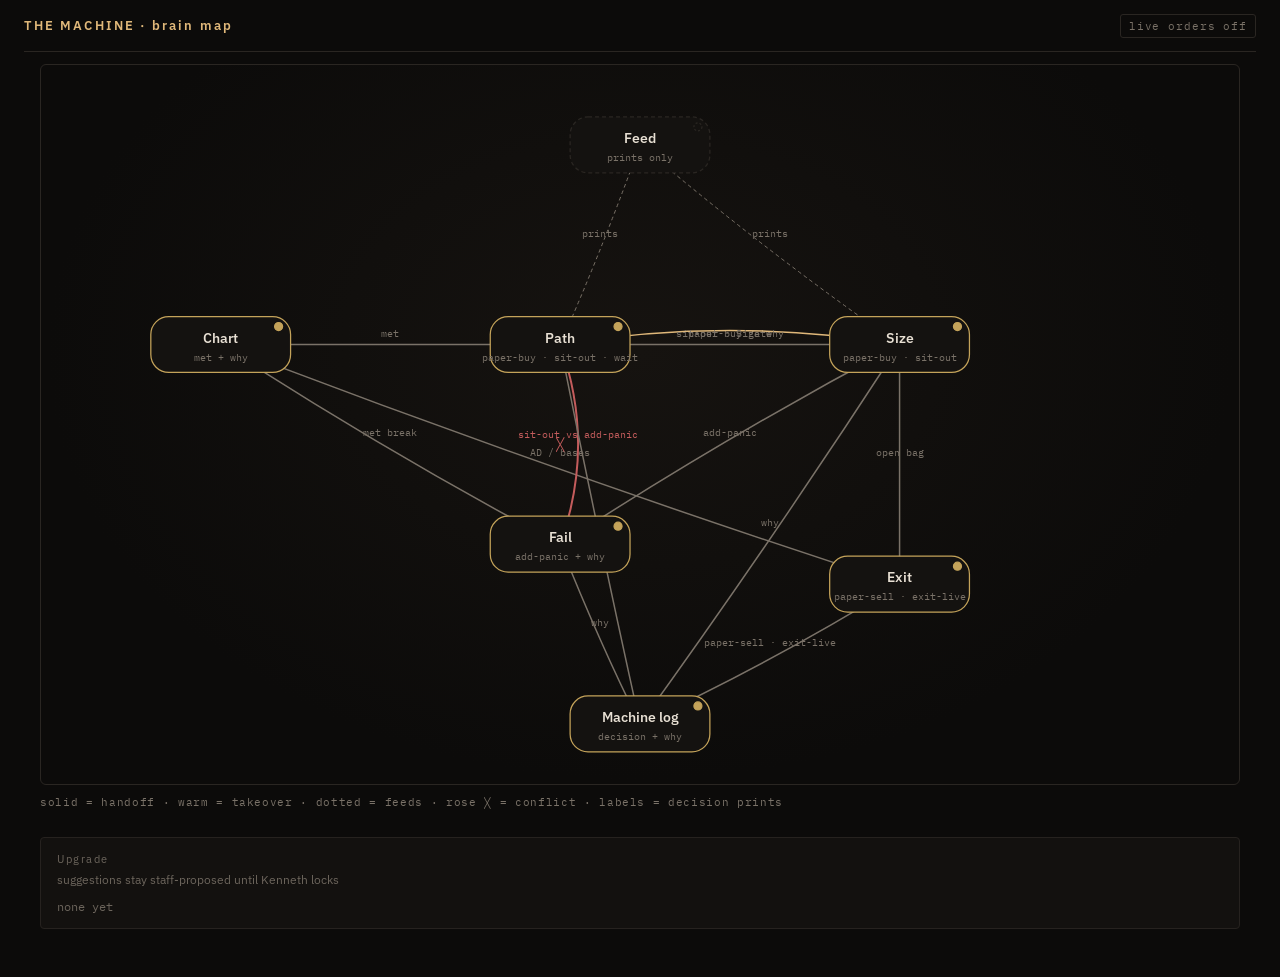
==== ad-desk-machine/static/brain-map/index.html @ 6ed94854 "Ship The Machine brain map + decision-print engine shapes. Lock print shapes on tape (met/paper-buy/" ====
<!DOCTYPE html>
<html lang="en">
<head>
  <meta charset="utf-8" />
  <meta name="viewport" content="width=device-width, initial-scale=1" />
  <title>THE MACHINE · brain map</title>
  <link rel="preconnect" href="https://fonts.googleapis.com" />
  <link rel="preconnect" href="https://fonts.gstatic.com" crossorigin />
  <link href="https://fonts.googleapis.com/css2?family=IBM+Plex+Mono:wght@400;500&family=IBM+Plex+Sans:wght@400;500;600&display=swap" rel="stylesheet" />
  <link rel="stylesheet" href="style.css" />
</head>
<body class="brain-map">
  <header id="head">
    <span>THE MACHINE · brain map</span>
    <span class="live-off">live orders off</span>
  </header>
  <main id="stage">
    <svg id="brain" viewBox="0 0 1200 720" role="img" aria-label="The Machine decision brain graph"></svg>
    <div id="tip" class="hidden"></div>
    <p id="legend"></p>
  </main>
  <aside id="sheet" class="hidden">
    <button type="button" id="sheet-close" aria-label="Close">×</button>
    <div id="sheet-body"></div>
  </aside>
  <section id="upgrade"></section>
  <script>window.BRAIN_MAP = {"name": "The Machine", "title": "brain map", "live_orders_allowed": false, "head": "THE MACHINE · brain map", "layers": [{"id": "chart", "name": "Chart", "x": 180, "y": 280, "when": "met + why", "prints": [{"verb": "met", "when": "First met-band entry", "shape": "met + why (low entered band). No buy / sit / size / exit.", "tape": true, "row": true}], "owns": "AD T/B/L, met band, met stays met, base_land_warn", "does_not_own": "Buy / sit / size / exit prices", "tag": "kenneth_locked", "rules": [{"text": "The AD is the high-to-low this chart keeps recreating, then bouncing enough to sell. One length, this TF, this price range. Kenneth 2026-09-01 locked this.", "tag": "kenneth_locked", "kenneth_date": "2026-09-01", "source": "ad-desk-rules process book"}, {"text": "Kenneth 2026-09-07 full-history-first (locked): Every Chart walk starts from listing (or the earliest official bars on this venue for that name), then walks forward. Do not open on the current swing area or a mid-range start date. Measure bigger dumps across the whole available history first. Then filter to the length that still meets and bounces in the price area price is swinging in. Current range is the filter …", "tag": "kenneth_locked", "kenneth_date": "2026-09-07", "source": "ad-desk-rules process book"}, {"text": "Kenneth 2026-09-07 Chart base-land warning (locked): Every Chart walk names major bases/supports in the window as zones. Omit = FAIL the walk (missing facts), not FAIL the AD. An AD lands on a base when projected B sits in or against that named base zone — general area with wiggle, not a precise tick (same estimate standard as the AD). When that happens, mark base_land_warn on the play. It is a warning weigh, not …", "tag": "kenneth_locked", "kenneth_date": "2026-09-07", "source": "ad-desk-rules process book"}, {"text": "Owns: AD T/B/L, met band, met stays met, base_land_warn", "tag": "staff_proposed", "kenneth_date": null, "source": "MACHINE_SCENARIO_PASS_PLAN.md decision owners", "context_only": true}, {"text": "Does not own: Buy / sit / size / exit prices", "tag": "staff_proposed", "kenneth_date": null, "source": "MACHINE_SCENARIO_PASS_PLAN.md decision owners", "context_only": true}], "modules": [{"path": "machine/chart.py", "symbols": "is_in_met_band, update_met, at_ad"}], "scenarios": ["C1", "C2", "C3"]}, {"id": "path", "name": "Path", "x": 520, "y": 280, "when": "paper-buy · sit-out · wait", "prints": [{"verb": "paper-buy", "when": "After Size fills (why = Path tag/panic)", "shape": "Tape: paper-buy only after Size fills.", "tape": true, "row": false}, {"verb": "sit-out", "when": "At AD with Path why", "shape": "sit-out + Path why at AD.", "tape": true, "row": true}, {"verb": "wait", "when": "Not tagged", "shape": "wait + why not tagged (row only; no tape line).", "tape": false, "row": true}], "owns": "buy when print tags hung AD buy layer, or board panic; wait otherwise", "does_not_own": "Volume / grind wait (Size); met band (Chart); habit_ready / red habit match", "tag": "kenneth_locked", "rules": [{"text": "Path buys when print tags a hung AD buy layer (print ≤ empty/next AD-role layer) or board-wide panic. Size owns live volume and grind wait.", "tag": "kenneth_locked", "kenneth_date": "2026-09-07", "source": "MACHINE_SCENARIO_PASS_PLAN.md Path RECUT"}, {"text": "Kenneth 2026-09-07 Path RECUT (locked). Delete: habit_ready and red-count / faster-TF habit match as buy gates. Delete: habit_ready false sit that blocks buys at the AD.", "tag": "kenneth_locked", "kenneth_date": "2026-09-07", "source": "ad-desk-rules process book"}, {"text": "Owns: buy when print tags hung AD buy layer, or board panic; wait otherwise", "tag": "staff_proposed", "kenneth_date": null, "source": "MACHINE_SCENARIO_PASS_PLAN.md decision owners", "context_only": true}, {"text": "Does not own: Volume / grind wait (Size); met band (Chart); habit_ready / red habit match", "tag": "staff_proposed", "kenneth_date": null, "source": "MACHINE_SCENARIO_PASS_PLAN.md decision owners", "context_only": true}], "modules": [{"path": "machine/path.py", "symbols": "evaluate_path"}], "scenarios": ["C3", "P1", "P2", "P3", "P4", "P5", "P6", "P7", "P8", "P9", "P10"]}, {"id": "size", "name": "Size", "x": 860, "y": 280, "when": "paper-buy · sit-out", "prints": [{"verb": "paper-buy", "when": "On fill", "shape": "Tape: paper-buy on fill.", "tape": true, "row": true}, {"verb": "sit-out", "when": "Path bought; Size waits at AD / board grind", "shape": "sit-out + Size why.", "tape": true, "row": true}], "owns": "Which buy layers fill, real-volume gate, grind wait, AD-side scale, panic shares; optional 5m vol weigh", "does_not_own": "Met-band definition; Path tag / panic buy gate", "tag": "kenneth_locked", "rules": [{"text": "Kenneth 2026-09-07 H1 hang gate (locked): If AD-side P1 sits above the met-band high (B + 0.05×L), Lock FAIL or warn before hang. Do not hang silent above-band buys. Machine react if hung anyway: sit/wait why naming P1 vs band (engine already PASS). No ticker.", "tag": "kenneth_locked", "kenneth_date": "2026-09-07", "source": "ad-desk-rules process book"}, {"text": "Kenneth 2026-09-07 base_land_warn Size pointer: when Chart marks base_land_warn, stay conservative (smaller size) until the warn lifts or another clean AD is preferred — detail in Chart; not a Fail rewrite.", "tag": "kenneth_locked", "kenneth_date": "2026-09-07", "source": "ad-desk-rules process book"}, {"text": "AD-side prices use dump depth D = L / T. The standing rule is (Kenneth 2026-09-01, across the board): start_pct = clip(70 + 30×D, 78, 95). end_pct = clip(98 + 5×D, 97.5, 100.8). If D ≥ 0.50, end_pct = max(end_pct, 100.3). If high_magnet (this same AD already has copy_count ≥ 2, or a prior volume tag of this same AD — never by ticker name), start_pct = max(start_pct, 93) and end_pct = max(end_pct, 99.6). Default hi…", "tag": "kenneth_locked", "kenneth_date": "2026-09-01", "source": "ad-desk-rules process book"}, {"text": "Board-wide grind extra sentences (Kenneth 2026-09-03): these run only when most watched coins (stocks out) are slow and board-wide panic is not on. How the list is counted lives in the Board-wide grind file, not here. Mixed tape, a sideways board, or too few names: these sentences stay off. One name grinding its last red into its own AD is this chart, not the list. When they are on: react to the live dump plus vol…", "tag": "kenneth_locked", "kenneth_date": "2026-09-03", "source": "ad-desk-rules process book"}, {"text": "Panic prices: Q_i = B − B × (0.10 + 0.18 × (i−1)/2) for i = 1, 2, 3 (10 / 19 / 28% of B under B). Kenneth 2026-09-04 recut. Do not use L in panic depth. Old Q_i = B − L × (0.10 + 0.18 × (i−1)/2) is deleted. Do not put Q1 slightly under B. Q1 must sit clearly below P5. Breaking the AD is usually add, not flatten. That half is where this process earns.", "tag": "kenneth_locked", "kenneth_date": "2026-09-04", "source": "ad-desk-rules process book"}, {"text": "Owns: Which buy layers fill, real-volume gate, grind wait, AD-side scale, panic shares; optional 5m vol weigh", "tag": "staff_proposed", "kenneth_date": null, "source": "MACHINE_SCENARIO_PASS_PLAN.md decision owners", "context_only": true}, {"text": "Does not own: Met-band definition; Path tag / panic buy gate", "tag": "staff_proposed", "kenneth_date": null, "source": "MACHINE_SCENARIO_PASS_PLAN.md decision owners", "context_only": true}], "modules": [{"path": "machine/size.py", "symbols": "build_buy_layers, gate_buy_layers, is_real_volume"}], "scenarios": ["P8", "P9", "S1", "S2", "S3", "S4", "S5"]}, {"id": "fail", "name": "Fail", "x": 520, "y": 480, "when": "add-panic + why", "prints": [{"verb": "add-panic", "when": "Met already; price under B", "shape": "add-panic + why Fail — current price broke AD; add panic half. Path sit must not block.", "tape": true, "row": true}], "owns": "Break of AD → add panic half (not flatten); grind fail / short-copy fail", "does_not_own": "Path tag buy; Size volume", "tag": "kenneth_locked", "rules": [{"text": "Owns: Break of AD → add panic half (not flatten); grind fail / short-copy fail", "tag": "staff_proposed", "kenneth_date": null, "source": "MACHINE_SCENARIO_PASS_PLAN.md decision owners", "context_only": true}, {"text": "Does not own: Path tag buy; Size volume", "tag": "staff_proposed", "kenneth_date": null, "source": "MACHINE_SCENARIO_PASS_PLAN.md decision owners", "context_only": true}], "modules": [{"path": "machine/engine.py", "symbols": "fail_add_panic"}], "scenarios": ["F1", "F2"]}, {"id": "exit", "name": "Exit", "x": 860, "y": 520, "when": "paper-sell · exit-live", "prints": [{"verb": "paper-sell", "when": "Sell / into named base", "shape": "paper-sell + layer why or into named base.", "tape": true, "row": true}, {"verb": "exit-live", "when": "Adapt", "shape": "exit-live + adapt reasons. Named unmet base clips bounce map high.", "tape": true, "row": true}], "owns": "Sell layers adapt, into-base, leftover, sideways-too-long when Reed number exists", "does_not_own": "Entry buy gates", "tag": "kenneth_locked", "rules": [{"text": "Exits are TF dependent. Exit layers sit toward the typical bounce on the chosen TF: how far a finished AD bounce on that TF usually runs, from official bars. If this TF has no repeating bounce, do not invent one. The Machine does not guess a target. Kenneth 2026-09-04 exit hang correction: Master does not wait for Kenneth to name that chart’s sell prices first. Reed writes bounce, base, and candles-to-bounce from …", "tag": "kenneth_locked", "kenneth_date": "2026-09-04", "source": "ad-desk-rules process book"}, {"text": "Kenneth 2026-09-07 Exit gate workflow (locked): Reed exit facts not ready without bounce + unmet bases above B (zones + role) + candles-to-bounce; Gauge clips map high to nearest unmet big base above B inside/below the bounce map before placing layers; Lock FAILs any sell pack that misses bases, puts map high through a named base without a sell into it, wrong TF layer count, or parks at bottom — bounce-legal alone…", "tag": "kenneth_locked", "kenneth_date": "2026-09-07", "source": "ad-desk-rules process book"}, {"text": "Sideways too long is not a clock. Reed writes this TF’s bounce habit: how many candles after an AD tag a real bounce usually starts. If current price is at the AD, those candles have passed, and there is no bounce like this chart usually prints, that is sideways too long. Then consider an exit. If this TF has no repeating start time, do not use this line. The Machine does not flatten on it until Kenneth recuts tha…", "tag": "kenneth_locked", "kenneth_date": null, "source": "ad-desk-rules process book"}, {"text": "Owns: Sell layers adapt, into-base, leftover, sideways-too-long when Reed number exists", "tag": "staff_proposed", "kenneth_date": null, "source": "MACHINE_SCENARIO_PASS_PLAN.md decision owners", "context_only": true}, {"text": "Does not own: Entry buy gates", "tag": "staff_proposed", "kenneth_date": null, "source": "MACHINE_SCENARIO_PASS_PLAN.md decision owners", "context_only": true}], "modules": [{"path": "machine/exit.py", "symbols": "live_read_exit, load_exit_facts"}], "scenarios": ["E1", "E2", "E3", "E4", "E5"]}, {"id": "feed", "name": "Feed", "x": 600, "y": 80, "when": "prints only", "prints": [{"verb": "prints", "when": "Always sensor", "shape": "prints only — no buy / sit / sell.", "tape": false, "row": false}], "owns": "Prints price/low/reds/volume/5m fields into Path and Size", "does_not_own": "Decisions", "tag": "staff_proposed", "rules": [{"text": "Owns: Prints price/low/reds/volume/5m fields into Path and Size", "tag": "staff_proposed", "kenneth_date": null, "source": "MACHINE_SCENARIO_PASS_PLAN.md decision owners", "context_only": true}, {"text": "Does not own: Decisions", "tag": "staff_proposed", "kenneth_date": null, "source": "MACHINE_SCENARIO_PASS_PLAN.md decision owners", "context_only": true}], "modules": [{"path": "machine/feeds.py", "symbols": "print_from_klines, fetch_mexc_klines"}, {"path": "machine/loop.py", "symbols": "DecisionLoop, build_default_loop"}], "scenarios": []}, {"id": "machine_log", "name": "Machine log", "x": 600, "y": 660, "when": "decision + why", "prints": [{"verb": "decision", "when": "Decision change", "shape": "one line per change: {action, name, price, size_pct?, why}; no wait spam.", "tape": true, "row": true}, {"verb": "kill", "when": "Intentional out", "shape": "kill + why intentional out.", "tape": true, "row": true}], "owns": "Print only on decision change with why", "does_not_own": "Spam wait", "tag": "kenneth_locked", "rules": [{"text": "Owns: Print only on decision change with why", "tag": "staff_proposed", "kenneth_date": null, "source": "MACHINE_SCENARIO_PASS_PLAN.md decision owners", "context_only": true}, {"text": "Does not own: Spam wait", "tag": "staff_proposed", "kenneth_date": null, "source": "MACHINE_SCENARIO_PASS_PLAN.md decision owners", "context_only": true}], "modules": [{"path": "machine/log.py", "symbols": "MachineLog"}, {"path": "machine/api.py", "symbols": "POST /api/machine/kill"}], "scenarios": []}], "edges": [{"from": "feed", "to": "path", "kind": "feeds", "label": "prints"}, {"from": "feed", "to": "size", "kind": "feeds", "label": "prints"}, {"from": "chart", "to": "path", "kind": "handoff", "label": "met"}, {"from": "chart", "to": "fail", "kind": "handoff", "label": "met break"}, {"from": "chart", "to": "exit", "kind": "handoff", "label": "AD / bases"}, {"from": "path", "to": "size", "kind": "handoff", "label": "paper-buy gate"}, {"from": "size", "to": "path", "kind": "takeover", "label": "sit-out · Size why"}, {"from": "fail", "to": "size", "kind": "handoff", "label": "add-panic"}, {"from": "path", "to": "fail", "kind": "conflict", "label": "sit-out vs add-panic"}, {"from": "size", "to": "exit", "kind": "handoff", "label": "open bag"}, {"from": "path", "to": "machine_log", "kind": "handoff", "label": "why"}, {"from": "size", "to": "machine_log", "kind": "handoff", "label": "why"}, {"from": "fail", "to": "machine_log", "kind": "handoff", "label": "why"}, {"from": "exit", "to": "machine_log", "kind": "handoff", "label": "paper-sell · exit-live"}], "regenerated_at": "2026-09-08 13:08 PHT", "overlaps": [], "upgrades": [], "upgrade_help": "suggestions stay staff-proposed until Kenneth locks", "legend": "solid = handoff · warm = takeover · dotted = feeds · rose ╳ = conflict · labels = decision prints"};</script>
  <script src="app.js"></script>
</body>
</html>
---- ad-desk-machine/static/brain-map/style.css ----
:root {
  --bg: #0c0b0a; --panel: #141210; --ink: #e8e0d4; --mute: #7a7268;
  --warm: #e0b87a; --brass: #c4a35a; --iron: #2a2622; --rose: #c45c5c; --amber: #d4a017;
  --mono: "IBM Plex Mono", ui-monospace, monospace;
  --sans: "IBM Plex Sans", system-ui, sans-serif;
}
* { box-sizing: border-box; }
html, body { margin: 0; padding: 0; background: var(--bg); color: var(--ink);
  font-family: var(--sans); font-size: 13px; min-height: 100vh; }
body.brain-map { padding: 0 24px 48px 24px; }
#head { height: 52px; display: flex; align-items: center; gap: 14px;
  border-bottom: 1px solid var(--iron); margin-bottom: 12px;
  letter-spacing: 0.16em; font-size: 13px; color: var(--warm); font-weight: 600; }
#head .live-off { margin-left: auto; letter-spacing: 0.08em; font-size: 11px; font-weight: 400;
  color: var(--mute); border: 1px solid var(--iron); padding: 4px 8px; border-radius: 3px;
  font-family: var(--mono); }
#stage { position: relative; max-width: 1200px; margin: 0 auto; }
#brain { width: 100%; height: auto; display: block; background: radial-gradient(ellipse at 50% 40%, #161310 0%, var(--bg) 70%);
  border: 1px solid var(--iron); border-radius: 6px; }
#legend { color: var(--mute); font-size: 11px; letter-spacing: 0.06em; margin: 10px 0 0; font-family: var(--mono); }
#tip { position: absolute; z-index: 8; max-width: 280px; background: var(--panel); border: 1px solid var(--amber);
  border-radius: 4px; padding: 10px 12px; font-size: 12px; color: var(--ink); pointer-events: none;
  box-shadow: 0 8px 24px rgba(0,0,0,.45); }
#tip.hidden { display: none; }
#tip .t-name { color: var(--warm); font-weight: 560; margin-bottom: 4px; }
#tip .t-owns { color: var(--mute); font-family: var(--mono); font-size: 11px; line-height: 1.4; }

.node-hit { cursor: pointer; }
.node-body { fill: var(--panel); stroke: var(--iron); stroke-width: 1.25; }
.node-body.locked { stroke: var(--brass); }
.node-body.proposed { stroke: var(--iron); stroke-dasharray: 4 3; }
.node-body.hot { stroke: var(--amber); stroke-width: 2; }
.node-label { fill: var(--ink); font-family: var(--sans); font-size: 14px; font-weight: 560; text-anchor: middle; }
.node-when { fill: var(--mute); font-family: var(--mono); font-size: 10px; text-anchor: middle; }
.pip { stroke-width: 1.25; }
.pip.locked { fill: var(--brass); stroke: var(--brass); }
.pip.proposed { fill: none; stroke: var(--iron); stroke-dasharray: 2 2; }

.edge { fill: none; stroke-linecap: round; }
.edge.handoff { stroke: var(--mute); stroke-width: 1.5; }
.edge.takeover { stroke: var(--warm); stroke-width: 1.5; }
.edge.feeds { stroke: var(--mute); stroke-width: 1; stroke-dasharray: 3 4; }
.edge.conflict { stroke: var(--rose); stroke-width: 2; }
.edge.hot { filter: drop-shadow(0 0 3px var(--amber)); opacity: 1; }
.edge-label { fill: var(--mute); font-family: var(--mono); font-size: 10px; text-anchor: middle; }
.edge-label.conflict { fill: var(--rose); }
.conflict-x { fill: var(--rose); font-family: var(--mono); font-size: 14px; text-anchor: middle; font-weight: 600; }
.marker path { fill: var(--mute); }
.marker.takeover path { fill: var(--warm); }
.marker.feeds path { fill: var(--mute); }
.marker.conflict path { fill: var(--rose); }

#sheet { position: fixed; top: 0; right: 0; width: 380px; height: 100vh; background: #12100e;
  border-left: 1px solid var(--iron); padding: 20px 18px; overflow-y: auto; z-index: 20;
  transition: opacity .2s, transform .2s; }
#sheet.hidden { display: none; opacity: 0; transform: translateX(12px); }
#sheet-close { position: absolute; top: 10px; right: 12px; background: none; border: 0;
  color: var(--mute); font-size: 22px; cursor: pointer; }
#sheet-head .name { color: var(--warm); font-size: 16px; font-weight: 560; display: flex; align-items: center; gap: 10px; }
#sheet-head .when { color: var(--mute); font-family: var(--mono); font-size: 11px; margin-top: 6px; }
#sheet-head .owns { color: var(--mute); font-size: 12px; margin-top: 10px; line-height: 1.45; }
.block { margin-top: 20px; }
.block .kicker { letter-spacing: .14em; color: var(--mute); font-size: 11px; margin-bottom: 8px; }
.tag { font-family: var(--mono); font-size: 10px; letter-spacing: .08em; padding: 3px 7px; border-radius: 2px; white-space: nowrap; }
.tag-locked { color: var(--brass); border: 1px solid var(--brass); }
.tag-proposed { color: var(--mute); border: 1px dashed var(--iron); }
.rule-row, .mod-row, .scen-row, .edge-row { font-family: var(--mono); font-size: 11px; padding: 8px 0;
  border-bottom: 1px solid var(--iron); color: var(--mute); }
.rule-row { display: grid; grid-template-columns: auto 1fr; gap: 10px; align-items: start; }
.rule-row .rule-text { color: var(--ink); line-height: 1.45; }
.rule-row .rule-date { color: var(--mute); display: block; margin-top: 4px; font-size: 10px; }
.mod-row .sym, .edge-row .sym { color: var(--ink); }
.empty { color: var(--mute); font-family: var(--mono); font-size: 12px; }
#sheet-foot { margin-top: 24px; border-top: 1px solid var(--iron); padding-top: 14px;
  color: var(--mute); font-size: 11px; letter-spacing: .1em; cursor: pointer; }

#upgrade { max-width: 1200px; margin: 28px auto 0; background: var(--panel); border: 1px solid var(--iron);
  border-radius: 4px; padding: 14px 16px; opacity: .88; }
#upgrade .kicker { color: var(--mute); font-size: 11px; letter-spacing: .14em; margin-bottom: 6px; }
#upgrade .help { color: var(--mute); font-size: 12px; margin-bottom: 12px; }
.upgrade-card { border: 1px dashed var(--iron); border-radius: 3px; padding: 10px 12px; margin-bottom: 8px; }
.upgrade-card .title { color: var(--ink); font-family: var(--mono); font-size: 12px; margin-bottom: 4px;
  display: flex; align-items: center; gap: 10px; }
.upgrade-card .body { color: var(--mute); font-size: 12px; }
body.sheet-open #stage { margin-right: 400px; }
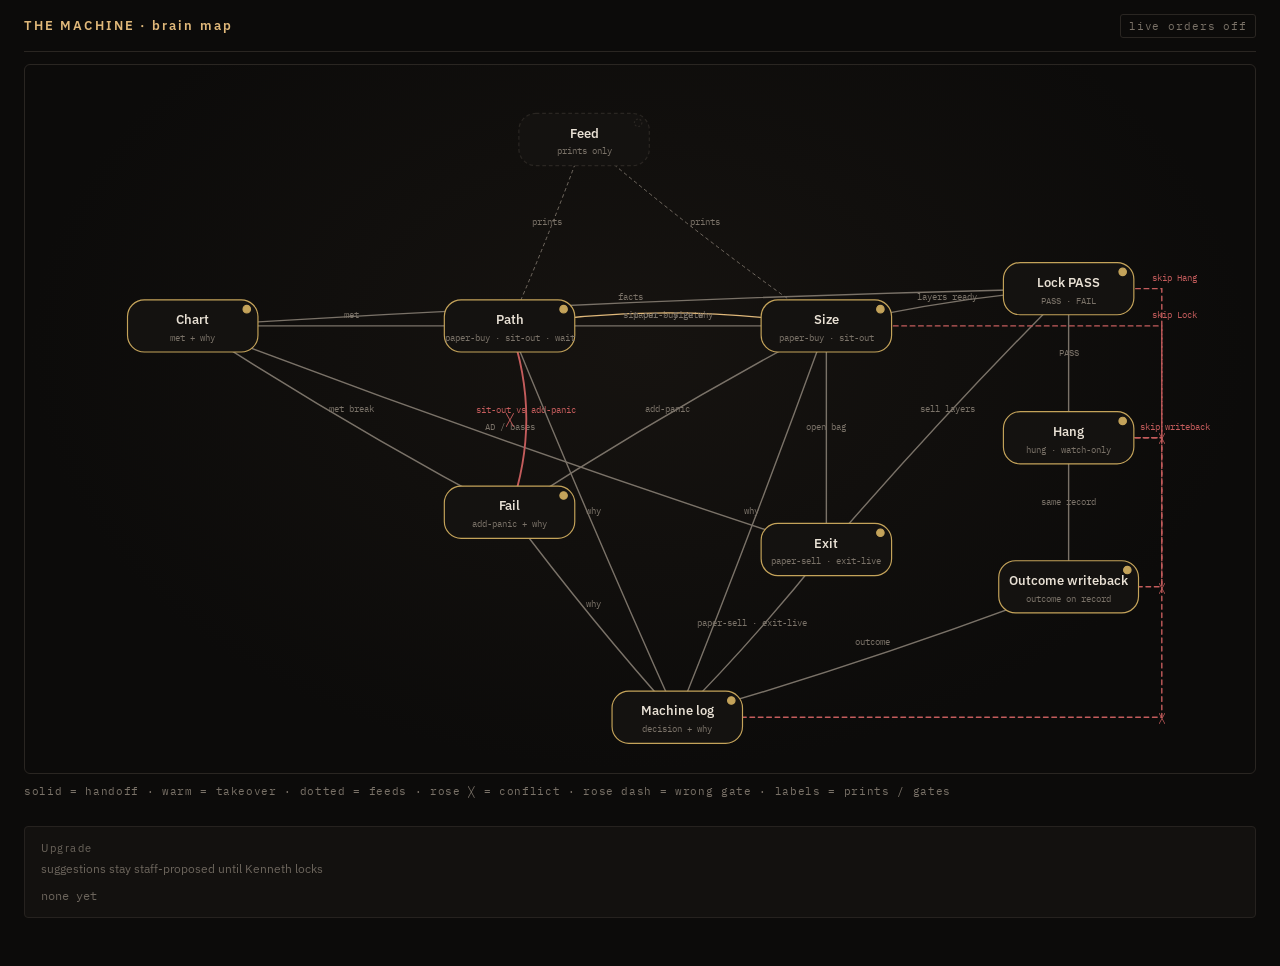
==== commit e000de2d: "Brain map pass-3: Lock PASS · Hang · Outcome writeback gate rail. Ten neurons on the same Brain; Fai" ====
--- a/ad-desk-machine/static/brain-map/index.html
+++ b/ad-desk-machine/static/brain-map/index.html
@@ -15,7 +15,7 @@
     <span class="live-off">live orders off</span>
   </header>
   <main id="stage">
-    <svg id="brain" viewBox="0 0 1200 720" role="img" aria-label="The Machine decision brain graph"></svg>
+    <svg id="brain" viewBox="0 0 1320 760" role="img" aria-label="The Machine decision brain graph"></svg>
     <div id="tip" class="hidden"></div>
     <p id="legend"></p>
   </main>
@@ -24,7 +24,7 @@
     <div id="sheet-body"></div>
   </aside>
   <section id="upgrade"></section>
-  <script>window.BRAIN_MAP = {"name": "The Machine", "title": "brain map", "live_orders_allowed": false, "head": "THE MACHINE · brain map", "layers": [{"id": "chart", "name": "Chart", "x": 180, "y": 280, "when": "met + why", "prints": [{"verb": "met", "when": "First met-band entry", "shape": "met + why (low entered band). No buy / sit / size / exit.", "tape": true, "row": true}], "owns": "AD T/B/L, met band, met stays met, base_land_warn", "does_not_own": "Buy / sit / size / exit prices", "tag": "kenneth_locked", "rules": [{"text": "The AD is the high-to-low this chart keeps recreating, then bouncing enough to sell. One length, this TF, this price range. Kenneth 2026-09-01 locked this.", "tag": "kenneth_locked", "kenneth_date": "2026-09-01", "source": "ad-desk-rules process book"}, {"text": "Kenneth 2026-09-07 full-history-first (locked): Every Chart walk starts from listing (or the earliest official bars on this venue for that name), then walks forward. Do not open on the current swing area or a mid-range start date. Measure bigger dumps across the whole available history first. Then filter to the length that still meets and bounces in the price area price is swinging in. Current range is the filter …", "tag": "kenneth_locked", "kenneth_date": "2026-09-07", "source": "ad-desk-rules process book"}, {"text": "Kenneth 2026-09-07 Chart base-land warning (locked): Every Chart walk names major bases/supports in the window as zones. Omit = FAIL the walk (missing facts), not FAIL the AD. An AD lands on a base when projected B sits in or against that named base zone — general area with wiggle, not a precise tick (same estimate standard as the AD). When that happens, mark base_land_warn on the play. It is a warning weigh, not …", "tag": "kenneth_locked", "kenneth_date": "2026-09-07", "source": "ad-desk-rules process book"}, {"text": "Owns: AD T/B/L, met band, met stays met, base_land_warn", "tag": "staff_proposed", "kenneth_date": null, "source": "MACHINE_SCENARIO_PASS_PLAN.md decision owners", "context_only": true}, {"text": "Does not own: Buy / sit / size / exit prices", "tag": "staff_proposed", "kenneth_date": null, "source": "MACHINE_SCENARIO_PASS_PLAN.md decision owners", "context_only": true}], "modules": [{"path": "machine/chart.py", "symbols": "is_in_met_band, update_met, at_ad"}], "scenarios": ["C1", "C2", "C3"]}, {"id": "path", "name": "Path", "x": 520, "y": 280, "when": "paper-buy · sit-out · wait", "prints": [{"verb": "paper-buy", "when": "After Size fills (why = Path tag/panic)", "shape": "Tape: paper-buy only after Size fills.", "tape": true, "row": false}, {"verb": "sit-out", "when": "At AD with Path why", "shape": "sit-out + Path why at AD.", "tape": true, "row": true}, {"verb": "wait", "when": "Not tagged", "shape": "wait + why not tagged (row only; no tape line).", "tape": false, "row": true}], "owns": "buy when print tags hung AD buy layer, or board panic; wait otherwise", "does_not_own": "Volume / grind wait (Size); met band (Chart); habit_ready / red habit match", "tag": "kenneth_locked", "rules": [{"text": "Path buys when print tags a hung AD buy layer (print ≤ empty/next AD-role layer) or board-wide panic. Size owns live volume and grind wait.", "tag": "kenneth_locked", "kenneth_date": "2026-09-07", "source": "MACHINE_SCENARIO_PASS_PLAN.md Path RECUT"}, {"text": "Kenneth 2026-09-07 Path RECUT (locked). Delete: habit_ready and red-count / faster-TF habit match as buy gates. Delete: habit_ready false sit that blocks buys at the AD.", "tag": "kenneth_locked", "kenneth_date": "2026-09-07", "source": "ad-desk-rules process book"}, {"text": "Owns: buy when print tags hung AD buy layer, or board panic; wait otherwise", "tag": "staff_proposed", "kenneth_date": null, "source": "MACHINE_SCENARIO_PASS_PLAN.md decision owners", "context_only": true}, {"text": "Does not own: Volume / grind wait (Size); met band (Chart); habit_ready / red habit match", "tag": "staff_proposed", "kenneth_date": null, "source": "MACHINE_SCENARIO_PASS_PLAN.md decision owners", "context_only": true}], "modules": [{"path": "machine/path.py", "symbols": "evaluate_path"}], "scenarios": ["C3", "P1", "P2", "P3", "P4", "P5", "P6", "P7", "P8", "P9", "P10"]}, {"id": "size", "name": "Size", "x": 860, "y": 280, "when": "paper-buy · sit-out", "prints": [{"verb": "paper-buy", "when": "On fill", "shape": "Tape: paper-buy on fill.", "tape": true, "row": true}, {"verb": "sit-out", "when": "Path bought; Size waits at AD / board grind", "shape": "sit-out + Size why.", "tape": true, "row": true}], "owns": "Which buy layers fill, real-volume gate, grind wait, AD-side scale, panic shares; optional 5m vol weigh", "does_not_own": "Met-band definition; Path tag / panic buy gate", "tag": "kenneth_locked", "rules": [{"text": "Kenneth 2026-09-07 H1 hang gate (locked): If AD-side P1 sits above the met-band high (B + 0.05×L), Lock FAIL or warn before hang. Do not hang silent above-band buys. Machine react if hung anyway: sit/wait why naming P1 vs band (engine already PASS). No ticker.", "tag": "kenneth_locked", "kenneth_date": "2026-09-07", "source": "ad-desk-rules process book"}, {"text": "Kenneth 2026-09-07 base_land_warn Size pointer: when Chart marks base_land_warn, stay conservative (smaller size) until the warn lifts or another clean AD is preferred — detail in Chart; not a Fail rewrite.", "tag": "kenneth_locked", "kenneth_date": "2026-09-07", "source": "ad-desk-rules process book"}, {"text": "AD-side prices use dump depth D = L / T. The standing rule is (Kenneth 2026-09-01, across the board): start_pct = clip(70 + 30×D, 78, 95). end_pct = clip(98 + 5×D, 97.5, 100.8). If D ≥ 0.50, end_pct = max(end_pct, 100.3). If high_magnet (this same AD already has copy_count ≥ 2, or a prior volume tag of this same AD — never by ticker name), start_pct = max(start_pct, 93) and end_pct = max(end_pct, 99.6). Default hi…", "tag": "kenneth_locked", "kenneth_date": "2026-09-01", "source": "ad-desk-rules process book"}, {"text": "Board-wide grind extra sentences (Kenneth 2026-09-03): these run only when most watched coins (stocks out) are slow and board-wide panic is not on. How the list is counted lives in the Board-wide grind file, not here. Mixed tape, a sideways board, or too few names: these sentences stay off. One name grinding its last red into its own AD is this chart, not the list. When they are on: react to the live dump plus vol…", "tag": "kenneth_locked", "kenneth_date": "2026-09-03", "source": "ad-desk-rules process book"}, {"text": "Panic prices: Q_i = B − B × (0.10 + 0.18 × (i−1)/2) for i = 1, 2, 3 (10 / 19 / 28% of B under B). Kenneth 2026-09-04 recut. Do not use L in panic depth. Old Q_i = B − L × (0.10 + 0.18 × (i−1)/2) is deleted. Do not put Q1 slightly under B. Q1 must sit clearly below P5. Breaking the AD is usually add, not flatten. That half is where this process earns.", "tag": "kenneth_locked", "kenneth_date": "2026-09-04", "source": "ad-desk-rules process book"}, {"text": "Owns: Which buy layers fill, real-volume gate, grind wait, AD-side scale, panic shares; optional 5m vol weigh", "tag": "staff_proposed", "kenneth_date": null, "source": "MACHINE_SCENARIO_PASS_PLAN.md decision owners", "context_only": true}, {"text": "Does not own: Met-band definition; Path tag / panic buy gate", "tag": "staff_proposed", "kenneth_date": null, "source": "MACHINE_SCENARIO_PASS_PLAN.md decision owners", "context_only": true}], "modules": [{"path": "machine/size.py", "symbols": "build_buy_layers, gate_buy_layers, is_real_volume"}], "scenarios": ["P8", "P9", "S1", "S2", "S3", "S4", "S5"]}, {"id": "fail", "name": "Fail", "x": 520, "y": 480, "when": "add-panic + why", "prints": [{"verb": "add-panic", "when": "Met already; price under B", "shape": "add-panic + why Fail — current price broke AD; add panic half. Path sit must not block.", "tape": true, "row": true}], "owns": "Break of AD → add panic half (not flatten); grind fail / short-copy fail", "does_not_own": "Path tag buy; Size volume", "tag": "kenneth_locked", "rules": [{"text": "Owns: Break of AD → add panic half (not flatten); grind fail / short-copy fail", "tag": "staff_proposed", "kenneth_date": null, "source": "MACHINE_SCENARIO_PASS_PLAN.md decision owners", "context_only": true}, {"text": "Does not own: Path tag buy; Size volume", "tag": "staff_proposed", "kenneth_date": null, "source": "MACHINE_SCENARIO_PASS_PLAN.md decision owners", "context_only": true}], "modules": [{"path": "machine/engine.py", "symbols": "fail_add_panic"}], "scenarios": ["F1", "F2"]}, {"id": "exit", "name": "Exit", "x": 860, "y": 520, "when": "paper-sell · exit-live", "prints": [{"verb": "paper-sell", "when": "Sell / into named base", "shape": "paper-sell + layer why or into named base.", "tape": true, "row": true}, {"verb": "exit-live", "when": "Adapt", "shape": "exit-live + adapt reasons. Named unmet base clips bounce map high.", "tape": true, "row": true}], "owns": "Sell layers adapt, into-base, leftover, sideways-too-long when Reed number exists", "does_not_own": "Entry buy gates", "tag": "kenneth_locked", "rules": [{"text": "Exits are TF dependent. Exit layers sit toward the typical bounce on the chosen TF: how far a finished AD bounce on that TF usually runs, from official bars. If this TF has no repeating bounce, do not invent one. The Machine does not guess a target. Kenneth 2026-09-04 exit hang correction: Master does not wait for Kenneth to name that chart’s sell prices first. Reed writes bounce, base, and candles-to-bounce from …", "tag": "kenneth_locked", "kenneth_date": "2026-09-04", "source": "ad-desk-rules process book"}, {"text": "Kenneth 2026-09-07 Exit gate workflow (locked): Reed exit facts not ready without bounce + unmet bases above B (zones + role) + candles-to-bounce; Gauge clips map high to nearest unmet big base above B inside/below the bounce map before placing layers; Lock FAILs any sell pack that misses bases, puts map high through a named base without a sell into it, wrong TF layer count, or parks at bottom — bounce-legal alone…", "tag": "kenneth_locked", "kenneth_date": "2026-09-07", "source": "ad-desk-rules process book"}, {"text": "Sideways too long is not a clock. Reed writes this TF’s bounce habit: how many candles after an AD tag a real bounce usually starts. If current price is at the AD, those candles have passed, and there is no bounce like this chart usually prints, that is sideways too long. Then consider an exit. If this TF has no repeating start time, do not use this line. The Machine does not flatten on it until Kenneth recuts tha…", "tag": "kenneth_locked", "kenneth_date": null, "source": "ad-desk-rules process book"}, {"text": "Owns: Sell layers adapt, into-base, leftover, sideways-too-long when Reed number exists", "tag": "staff_proposed", "kenneth_date": null, "source": "MACHINE_SCENARIO_PASS_PLAN.md decision owners", "context_only": true}, {"text": "Does not own: Entry buy gates", "tag": "staff_proposed", "kenneth_date": null, "source": "MACHINE_SCENARIO_PASS_PLAN.md decision owners", "context_only": true}], "modules": [{"path": "machine/exit.py", "symbols": "live_read_exit, load_exit_facts"}], "scenarios": ["E1", "E2", "E3", "E4", "E5"]}, {"id": "feed", "name": "Feed", "x": 600, "y": 80, "when": "prints only", "prints": [{"verb": "prints", "when": "Always sensor", "shape": "prints only — no buy / sit / sell.", "tape": false, "row": false}], "owns": "Prints price/low/reds/volume/5m fields into Path and Size", "does_not_own": "Decisions", "tag": "staff_proposed", "rules": [{"text": "Owns: Prints price/low/reds/volume/5m fields into Path and Size", "tag": "staff_proposed", "kenneth_date": null, "source": "MACHINE_SCENARIO_PASS_PLAN.md decision owners", "context_only": true}, {"text": "Does not own: Decisions", "tag": "staff_proposed", "kenneth_date": null, "source": "MACHINE_SCENARIO_PASS_PLAN.md decision owners", "context_only": true}], "modules": [{"path": "machine/feeds.py", "symbols": "print_from_klines, fetch_mexc_klines"}, {"path": "machine/loop.py", "symbols": "DecisionLoop, build_default_loop"}], "scenarios": []}, {"id": "machine_log", "name": "Machine log", "x": 600, "y": 660, "when": "decision + why", "prints": [{"verb": "decision", "when": "Decision change", "shape": "one line per change: {action, name, price, size_pct?, why}; no wait spam.", "tape": true, "row": true}, {"verb": "kill", "when": "Intentional out", "shape": "kill + why intentional out.", "tape": true, "row": true}], "owns": "Print only on decision change with why", "does_not_own": "Spam wait", "tag": "kenneth_locked", "rules": [{"text": "Owns: Print only on decision change with why", "tag": "staff_proposed", "kenneth_date": null, "source": "MACHINE_SCENARIO_PASS_PLAN.md decision owners", "context_only": true}, {"text": "Does not own: Spam wait", "tag": "staff_proposed", "kenneth_date": null, "source": "MACHINE_SCENARIO_PASS_PLAN.md decision owners", "context_only": true}], "modules": [{"path": "machine/log.py", "symbols": "MachineLog"}, {"path": "machine/api.py", "symbols": "POST /api/machine/kill"}], "scenarios": []}], "edges": [{"from": "feed", "to": "path", "kind": "feeds", "label": "prints"}, {"from": "feed", "to": "size", "kind": "feeds", "label": "prints"}, {"from": "chart", "to": "path", "kind": "handoff", "label": "met"}, {"from": "chart", "to": "fail", "kind": "handoff", "label": "met break"}, {"from": "chart", "to": "exit", "kind": "handoff", "label": "AD / bases"}, {"from": "path", "to": "size", "kind": "handoff", "label": "paper-buy gate"}, {"from": "size", "to": "path", "kind": "takeover", "label": "sit-out · Size why"}, {"from": "fail", "to": "size", "kind": "handoff", "label": "add-panic"}, {"from": "path", "to": "fail", "kind": "conflict", "label": "sit-out vs add-panic"}, {"from": "size", "to": "exit", "kind": "handoff", "label": "open bag"}, {"from": "path", "to": "machine_log", "kind": "handoff", "label": "why"}, {"from": "size", "to": "machine_log", "kind": "handoff", "label": "why"}, {"from": "fail", "to": "machine_log", "kind": "handoff", "label": "why"}, {"from": "exit", "to": "machine_log", "kind": "handoff", "label": "paper-sell · exit-live"}], "regenerated_at": "2026-09-08 13:08 PHT", "overlaps": [], "upgrades": [], "upgrade_help": "suggestions stay staff-proposed until Kenneth locks", "legend": "solid = handoff · warm = takeover · dotted = feeds · rose ╳ = conflict · labels = decision prints"};</script>
+  <script>window.BRAIN_MAP = {"name": "The Machine", "title": "brain map", "live_orders_allowed": false, "head": "THE MACHINE · brain map", "layers": [{"id": "chart", "name": "Chart", "x": 180, "y": 280, "when": "met + why", "prints": [{"verb": "met", "when": "First met-band entry", "shape": "met + why (low entered band). No buy / sit / size / exit.", "tape": true, "row": true}], "owns": "AD T/B/L, met band, met stays met, base_land_warn", "does_not_own": "Buy / sit / size / exit prices", "tag": "kenneth_locked", "rules": [{"text": "The AD is the high-to-low this chart keeps recreating, then bouncing enough to sell. One length, this TF, this price range. Kenneth 2026-09-01 locked this.", "tag": "kenneth_locked", "kenneth_date": "2026-09-01", "source": "ad-desk-rules process book"}, {"text": "Kenneth 2026-09-07 full-history-first (locked): Every Chart walk starts from listing (or the earliest official bars on this venue for that name), then walks forward. Do not open on the current swing area or a mid-range start date. Measure bigger dumps across the whole available history first. Then filter to the length that still meets and bounces in the price area price is swinging in. Current range is the filter …", "tag": "kenneth_locked", "kenneth_date": "2026-09-07", "source": "ad-desk-rules process book"}, {"text": "Kenneth 2026-09-07 Chart base-land warning (locked): Every Chart walk names major bases/supports in the window as zones. Omit = FAIL the walk (missing facts), not FAIL the AD. An AD lands on a base when projected B sits in or against that named base zone — general area with wiggle, not a precise tick (same estimate standard as the AD). When that happens, mark base_land_warn on the play. It is a warning weigh, not …", "tag": "kenneth_locked", "kenneth_date": "2026-09-07", "source": "ad-desk-rules process book"}, {"text": "Owns: AD T/B/L, met band, met stays met, base_land_warn", "tag": "staff_proposed", "kenneth_date": null, "source": "MACHINE_SCENARIO_PASS_PLAN.md decision owners", "context_only": true}, {"text": "Does not own: Buy / sit / size / exit prices", "tag": "staff_proposed", "kenneth_date": null, "source": "MACHINE_SCENARIO_PASS_PLAN.md decision owners", "context_only": true}], "modules": [{"path": "machine/chart.py", "symbols": "is_in_met_band, update_met, at_ad"}], "scenarios": ["C1", "C2", "C3"]}, {"id": "path", "name": "Path", "x": 520, "y": 280, "when": "paper-buy · sit-out · wait", "prints": [{"verb": "paper-buy", "when": "After Size fills (why = Path tag/panic)", "shape": "Tape: paper-buy only after Size fills.", "tape": true, "row": false}, {"verb": "sit-out", "when": "At AD with Path why", "shape": "sit-out + Path why at AD.", "tape": true, "row": true}, {"verb": "wait", "when": "Not tagged", "shape": "wait + why not tagged (row only; no tape line).", "tape": false, "row": true}], "owns": "buy when print tags hung AD buy layer, or board panic; wait otherwise", "does_not_own": "Volume / grind wait (Size); met band (Chart); habit_ready / red habit match", "tag": "kenneth_locked", "rules": [{"text": "Path buys when print tags a hung AD buy layer (print ≤ empty/next AD-role layer) or board-wide panic. Size owns live volume and grind wait.", "tag": "kenneth_locked", "kenneth_date": "2026-09-07", "source": "MACHINE_SCENARIO_PASS_PLAN.md Path RECUT"}, {"text": "Kenneth 2026-09-07 Path RECUT (locked). Delete: habit_ready and red-count / faster-TF habit match as buy gates. Delete: habit_ready false sit that blocks buys at the AD.", "tag": "kenneth_locked", "kenneth_date": "2026-09-07", "source": "ad-desk-rules process book"}, {"text": "Owns: buy when print tags hung AD buy layer, or board panic; wait otherwise", "tag": "staff_proposed", "kenneth_date": null, "source": "MACHINE_SCENARIO_PASS_PLAN.md decision owners", "context_only": true}, {"text": "Does not own: Volume / grind wait (Size); met band (Chart); habit_ready / red habit match", "tag": "staff_proposed", "kenneth_date": null, "source": "MACHINE_SCENARIO_PASS_PLAN.md decision owners", "context_only": true}], "modules": [{"path": "machine/path.py", "symbols": "evaluate_path"}], "scenarios": ["C3", "P1", "P2", "P3", "P4", "P5", "P6", "P7", "P8", "P9", "P10"]}, {"id": "size", "name": "Size", "x": 860, "y": 280, "when": "paper-buy · sit-out", "prints": [{"verb": "paper-buy", "when": "On fill", "shape": "Tape: paper-buy on fill.", "tape": true, "row": true}, {"verb": "sit-out", "when": "Path bought; Size waits at AD / board grind", "shape": "sit-out + Size why.", "tape": true, "row": true}], "owns": "Which buy layers fill, real-volume gate, grind wait, AD-side scale, panic shares; optional 5m vol weigh", "does_not_own": "Met-band definition; Path tag / panic buy gate", "tag": "kenneth_locked", "rules": [{"text": "Kenneth 2026-09-07 H1 hang gate (locked): If AD-side P1 sits above the met-band high (B + 0.05×L), Lock FAIL or warn before hang. Do not hang silent above-band buys. Machine react if hung anyway: sit/wait why naming P1 vs band (engine already PASS). No ticker.", "tag": "kenneth_locked", "kenneth_date": "2026-09-07", "source": "ad-desk-rules process book"}, {"text": "Kenneth 2026-09-07 base_land_warn Size pointer: when Chart marks base_land_warn, stay conservative (smaller size) until the warn lifts or another clean AD is preferred — detail in Chart; not a Fail rewrite.", "tag": "kenneth_locked", "kenneth_date": "2026-09-07", "source": "ad-desk-rules process book"}, {"text": "AD-side prices use dump depth D = L / T. The standing rule is (Kenneth 2026-09-01, across the board): start_pct = clip(70 + 30×D, 78, 95). end_pct = clip(98 + 5×D, 97.5, 100.8). If D ≥ 0.50, end_pct = max(end_pct, 100.3). If high_magnet (this same AD already has copy_count ≥ 2, or a prior volume tag of this same AD — never by ticker name), start_pct = max(start_pct, 93) and end_pct = max(end_pct, 99.6). Default hi…", "tag": "kenneth_locked", "kenneth_date": "2026-09-01", "source": "ad-desk-rules process book"}, {"text": "Board-wide grind extra sentences (Kenneth 2026-09-03): these run only when most watched coins (stocks out) are slow and board-wide panic is not on. How the list is counted lives in the Board-wide grind file, not here. Mixed tape, a sideways board, or too few names: these sentences stay off. One name grinding its last red into its own AD is this chart, not the list. When they are on: react to the live dump plus vol…", "tag": "kenneth_locked", "kenneth_date": "2026-09-03", "source": "ad-desk-rules process book"}, {"text": "Panic prices: Q_i = B − B × (0.10 + 0.18 × (i−1)/2) for i = 1, 2, 3 (10 / 19 / 28% of B under B). Kenneth 2026-09-04 recut. Do not use L in panic depth. Old Q_i = B − L × (0.10 + 0.18 × (i−1)/2) is deleted. Do not put Q1 slightly under B. Q1 must sit clearly below P5. Breaking the AD is usually add, not flatten. That half is where this process earns.", "tag": "kenneth_locked", "kenneth_date": "2026-09-04", "source": "ad-desk-rules process book"}, {"text": "Owns: Which buy layers fill, real-volume gate, grind wait, AD-side scale, panic shares; optional 5m vol weigh", "tag": "staff_proposed", "kenneth_date": null, "source": "MACHINE_SCENARIO_PASS_PLAN.md decision owners", "context_only": true}, {"text": "Does not own: Met-band definition; Path tag / panic buy gate", "tag": "staff_proposed", "kenneth_date": null, "source": "MACHINE_SCENARIO_PASS_PLAN.md decision owners", "context_only": true}], "modules": [{"path": "machine/size.py", "symbols": "build_buy_layers, gate_buy_layers, is_real_volume"}], "scenarios": ["P8", "P9", "S1", "S2", "S3", "S4", "S5"]}, {"id": "fail", "name": "Fail", "x": 520, "y": 480, "when": "add-panic + why", "prints": [{"verb": "add-panic", "when": "Met already; price under B", "shape": "add-panic + why Fail — current price broke AD; add panic half. Path sit must not block.", "tape": true, "row": true}], "owns": "Break of AD → add panic half (not flatten); grind fail / short-copy fail", "does_not_own": "Path tag buy; Size volume", "tag": "kenneth_locked", "rules": [{"text": "Owns: Break of AD → add panic half (not flatten); grind fail / short-copy fail", "tag": "staff_proposed", "kenneth_date": null, "source": "MACHINE_SCENARIO_PASS_PLAN.md decision owners", "context_only": true}, {"text": "Does not own: Path tag buy; Size volume", "tag": "staff_proposed", "kenneth_date": null, "source": "MACHINE_SCENARIO_PASS_PLAN.md decision owners", "context_only": true}], "modules": [{"path": "machine/engine.py", "symbols": "fail_add_panic"}], "scenarios": ["F1", "F2"]}, {"id": "exit", "name": "Exit", "x": 860, "y": 520, "when": "paper-sell · exit-live", "prints": [{"verb": "paper-sell", "when": "Sell / into named base", "shape": "paper-sell + layer why or into named base.", "tape": true, "row": true}, {"verb": "exit-live", "when": "Adapt", "shape": "exit-live + adapt reasons. Named unmet base clips bounce map high.", "tape": true, "row": true}], "owns": "Sell layers adapt, into-base, leftover, sideways-too-long when Reed number exists", "does_not_own": "Entry buy gates", "tag": "kenneth_locked", "rules": [{"text": "Exits are TF dependent. Exit layers sit toward the typical bounce on the chosen TF: how far a finished AD bounce on that TF usually runs, from official bars. If this TF has no repeating bounce, do not invent one. The Machine does not guess a target. Kenneth 2026-09-04 exit hang correction: Master does not wait for Kenneth to name that chart’s sell prices first. Reed writes bounce, base, and candles-to-bounce from …", "tag": "kenneth_locked", "kenneth_date": "2026-09-04", "source": "ad-desk-rules process book"}, {"text": "Kenneth 2026-09-07 Exit gate workflow (locked): Reed exit facts not ready without bounce + unmet bases above B (zones + role) + candles-to-bounce; Gauge clips map high to nearest unmet big base above B inside/below the bounce map before placing layers; Lock FAILs any sell pack that misses bases, puts map high through a named base without a sell into it, wrong TF layer count, or parks at bottom — bounce-legal alone…", "tag": "kenneth_locked", "kenneth_date": "2026-09-07", "source": "ad-desk-rules process book"}, {"text": "Sideways too long is not a clock. Reed writes this TF’s bounce habit: how many candles after an AD tag a real bounce usually starts. If current price is at the AD, those candles have passed, and there is no bounce like this chart usually prints, that is sideways too long. Then consider an exit. If this TF has no repeating start time, do not use this line. The Machine does not flatten on it until Kenneth recuts tha…", "tag": "kenneth_locked", "kenneth_date": null, "source": "ad-desk-rules process book"}, {"text": "Owns: Sell layers adapt, into-base, leftover, sideways-too-long when Reed number exists", "tag": "staff_proposed", "kenneth_date": null, "source": "MACHINE_SCENARIO_PASS_PLAN.md decision owners", "context_only": true}, {"text": "Does not own: Entry buy gates", "tag": "staff_proposed", "kenneth_date": null, "source": "MACHINE_SCENARIO_PASS_PLAN.md decision owners", "context_only": true}], "modules": [{"path": "machine/exit.py", "symbols": "live_read_exit, load_exit_facts"}], "scenarios": ["E1", "E2", "E3", "E4", "E5"]}, {"id": "feed", "name": "Feed", "x": 600, "y": 80, "when": "prints only", "prints": [{"verb": "prints", "when": "Always sensor", "shape": "prints only — no buy / sit / sell.", "tape": false, "row": false}], "owns": "Prints price/low/reds/volume/5m fields into Path and Size", "does_not_own": "Decisions", "tag": "staff_proposed", "rules": [{"text": "Owns: Prints price/low/reds/volume/5m fields into Path and Size", "tag": "staff_proposed", "kenneth_date": null, "source": "MACHINE_SCENARIO_PASS_PLAN.md decision owners", "context_only": true}, {"text": "Does not own: Decisions", "tag": "staff_proposed", "kenneth_date": null, "source": "MACHINE_SCENARIO_PASS_PLAN.md decision owners", "context_only": true}], "modules": [{"path": "machine/feeds.py", "symbols": "print_from_klines, fetch_mexc_klines"}, {"path": "machine/loop.py", "symbols": "DecisionLoop, build_default_loop"}], "scenarios": []}, {"id": "machine_log", "name": "Machine log", "x": 700, "y": 700, "when": "decision + why", "prints": [{"verb": "decision", "when": "Decision change", "shape": "one line per change: {action, name, price, size_pct?, why}; no wait spam.", "tape": true, "row": true}, {"verb": "kill", "when": "Intentional out", "shape": "kill + why intentional out.", "tape": true, "row": true}], "owns": "Print only on decision change with why", "does_not_own": "Spam wait", "tag": "kenneth_locked", "rules": [{"text": "Owns: Print only on decision change with why", "tag": "staff_proposed", "kenneth_date": null, "source": "MACHINE_SCENARIO_PASS_PLAN.md decision owners", "context_only": true}, {"text": "Does not own: Spam wait", "tag": "staff_proposed", "kenneth_date": null, "source": "MACHINE_SCENARIO_PASS_PLAN.md decision owners", "context_only": true}], "modules": [{"path": "machine/log.py", "symbols": "MachineLog"}, {"path": "machine/api.py", "symbols": "POST /api/machine/kill"}], "scenarios": []}, {"id": "lock_pass", "name": "Lock PASS", "x": 1120, "y": 240, "when": "PASS · FAIL", "prints": [{"verb": "PASS", "when": "Layers + facts hang-ready", "shape": "PASS + Lock why. No invent prices.", "tape": true, "row": true}, {"verb": "FAIL", "when": "Broken lock named", "shape": "FAIL + Lock why (hang not ready).", "tape": true, "row": true}], "owns": "", "does_not_own": "", "tag": "kenneth_locked", "rules": [], "modules": [{"path": "process book / Lock seat", "symbols": "Lock PASS|FAIL before hang"}], "scenarios": []}, {"id": "hang", "name": "Hang", "x": 1120, "y": 400, "when": "hung · watch-only", "prints": [{"verb": "hung", "when": "After Lock PASS only", "shape": "hung (watch-only until Kenneth unlocks live).", "tape": true, "row": true}, {"verb": "watch-only", "when": "Hung plan watch", "shape": "watch-only on hung record until live unlock.", "tape": false, "row": true}], "owns": "", "does_not_own": "", "tag": "kenneth_locked", "rules": [], "modules": [{"path": "machine/api.py", "symbols": "POST /api/machine/hang"}], "scenarios": []}, {"id": "outcome_writeback", "name": "Outcome writeback", "x": 1120, "y": 560, "when": "outcome on record", "prints": [{"verb": "outcome", "when": "Close / kill on same hung record", "shape": "Write outcome on the same hung record; then Machine log may print the change.", "tape": true, "row": true}], "owns": "", "does_not_own": "", "tag": "kenneth_locked", "rules": [], "modules": [{"path": "machine/engine.py", "symbols": "_write_outcome, _persist_play"}], "scenarios": []}], "edges": [{"from": "feed", "to": "path", "kind": "feeds", "label": "prints"}, {"from": "feed", "to": "size", "kind": "feeds", "label": "prints"}, {"from": "chart", "to": "path", "kind": "handoff", "label": "met"}, {"from": "chart", "to": "fail", "kind": "handoff", "label": "met break"}, {"from": "chart", "to": "exit", "kind": "handoff", "label": "AD / bases"}, {"from": "path", "to": "size", "kind": "handoff", "label": "paper-buy gate"}, {"from": "size", "to": "path", "kind": "takeover", "label": "sit-out · Size why"}, {"from": "fail", "to": "size", "kind": "handoff", "label": "add-panic"}, {"from": "path", "to": "fail", "kind": "conflict", "label": "sit-out vs add-panic"}, {"from": "size", "to": "exit", "kind": "handoff", "label": "open bag"}, {"from": "path", "to": "machine_log", "kind": "handoff", "label": "why"}, {"from": "size", "to": "machine_log", "kind": "handoff", "label": "why"}, {"from": "fail", "to": "machine_log", "kind": "handoff", "label": "why"}, {"from": "exit", "to": "machine_log", "kind": "handoff", "label": "paper-sell · exit-live"}, {"from": "size", "to": "lock_pass", "kind": "handoff", "label": "layers ready"}, {"from": "exit", "to": "lock_pass", "kind": "handoff", "label": "sell layers"}, {"from": "chart", "to": "lock_pass", "kind": "handoff", "label": "facts"}, {"from": "lock_pass", "to": "hang", "kind": "handoff", "label": "PASS"}, {"from": "hang", "to": "outcome_writeback", "kind": "handoff", "label": "same record"}, {"from": "outcome_writeback", "to": "machine_log", "kind": "handoff", "label": "outcome"}, {"from": "size", "to": "hang", "kind": "refuse", "label": "skip Lock", "waypoints": [[1220, 280], [1220, 400]]}, {"from": "lock_pass", "to": "outcome_writeback", "kind": "refuse", "label": "skip Hang", "waypoints": [[1220, 240], [1220, 560]]}, {"from": "hang", "to": "machine_log", "kind": "refuse", "label": "skip writeback", "waypoints": [[1220, 400], [1220, 700]]}], "regenerated_at": "2026-09-09 10:32 PHT", "overlaps": [], "upgrades": [], "upgrade_help": "suggestions stay staff-proposed until Kenneth locks", "legend": "solid = handoff · warm = takeover · dotted = feeds · rose ╳ = conflict · rose dash = wrong gate · labels = prints / gates"};</script>
   <script src="app.js"></script>
 </body>
 </html>
--- a/ad-desk-machine/static/brain-map/style.css
+++ b/ad-desk-machine/static/brain-map/style.css
@@ -14,7 +14,7 @@
 #head .live-off { margin-left: auto; letter-spacing: 0.08em; font-size: 11px; font-weight: 400;
   color: var(--mute); border: 1px solid var(--iron); padding: 4px 8px; border-radius: 3px;
   font-family: var(--mono); }
-#stage { position: relative; max-width: 1200px; margin: 0 auto; }
+#stage { position: relative; max-width: 1320px; margin: 0 auto; }
 #brain { width: 100%; height: auto; display: block; background: radial-gradient(ellipse at 50% 40%, #161310 0%, var(--bg) 70%);
   border: 1px solid var(--iron); border-radius: 6px; }
 #legend { color: var(--mute); font-size: 11px; letter-spacing: 0.06em; margin: 10px 0 0; font-family: var(--mono); }
@@ -41,14 +41,17 @@
 .edge.takeover { stroke: var(--warm); stroke-width: 1.5; }
 .edge.feeds { stroke: var(--mute); stroke-width: 1; stroke-dasharray: 3 4; }
 .edge.conflict { stroke: var(--rose); stroke-width: 2; }
+.edge.refuse { stroke: var(--rose); stroke-width: 1.5; stroke-dasharray: 5 4; }
 .edge.hot { filter: drop-shadow(0 0 3px var(--amber)); opacity: 1; }
 .edge-label { fill: var(--mute); font-family: var(--mono); font-size: 10px; text-anchor: middle; }
-.edge-label.conflict { fill: var(--rose); }
-.conflict-x { fill: var(--rose); font-family: var(--mono); font-size: 14px; text-anchor: middle; font-weight: 600; }
+.edge-label.conflict, .edge-label.refuse { fill: var(--rose); }
+.conflict-x, .refuse-x { fill: var(--rose); font-family: var(--mono); font-size: 14px; text-anchor: middle; font-weight: 600; }
+.refuse-x { font-size: 11px; }
 .marker path { fill: var(--mute); }
 .marker.takeover path { fill: var(--warm); }
 .marker.feeds path { fill: var(--mute); }
 .marker.conflict path { fill: var(--rose); }
+.marker.refuse path { fill: var(--rose); }
 
 #sheet { position: fixed; top: 0; right: 0; width: 380px; height: 100vh; background: #12100e;
   border-left: 1px solid var(--iron); padding: 20px 18px; overflow-y: auto; z-index: 20;
@@ -74,7 +77,7 @@
 #sheet-foot { margin-top: 24px; border-top: 1px solid var(--iron); padding-top: 14px;
   color: var(--mute); font-size: 11px; letter-spacing: .1em; cursor: pointer; }
 
-#upgrade { max-width: 1200px; margin: 28px auto 0; background: var(--panel); border: 1px solid var(--iron);
+#upgrade { max-width: 1320px; margin: 28px auto 0; background: var(--panel); border: 1px solid var(--iron);
   border-radius: 4px; padding: 14px 16px; opacity: .88; }
 #upgrade .kicker { color: var(--mute); font-size: 11px; letter-spacing: .14em; margin-bottom: 6px; }
 #upgrade .help { color: var(--mute); font-size: 12px; margin-bottom: 12px; }
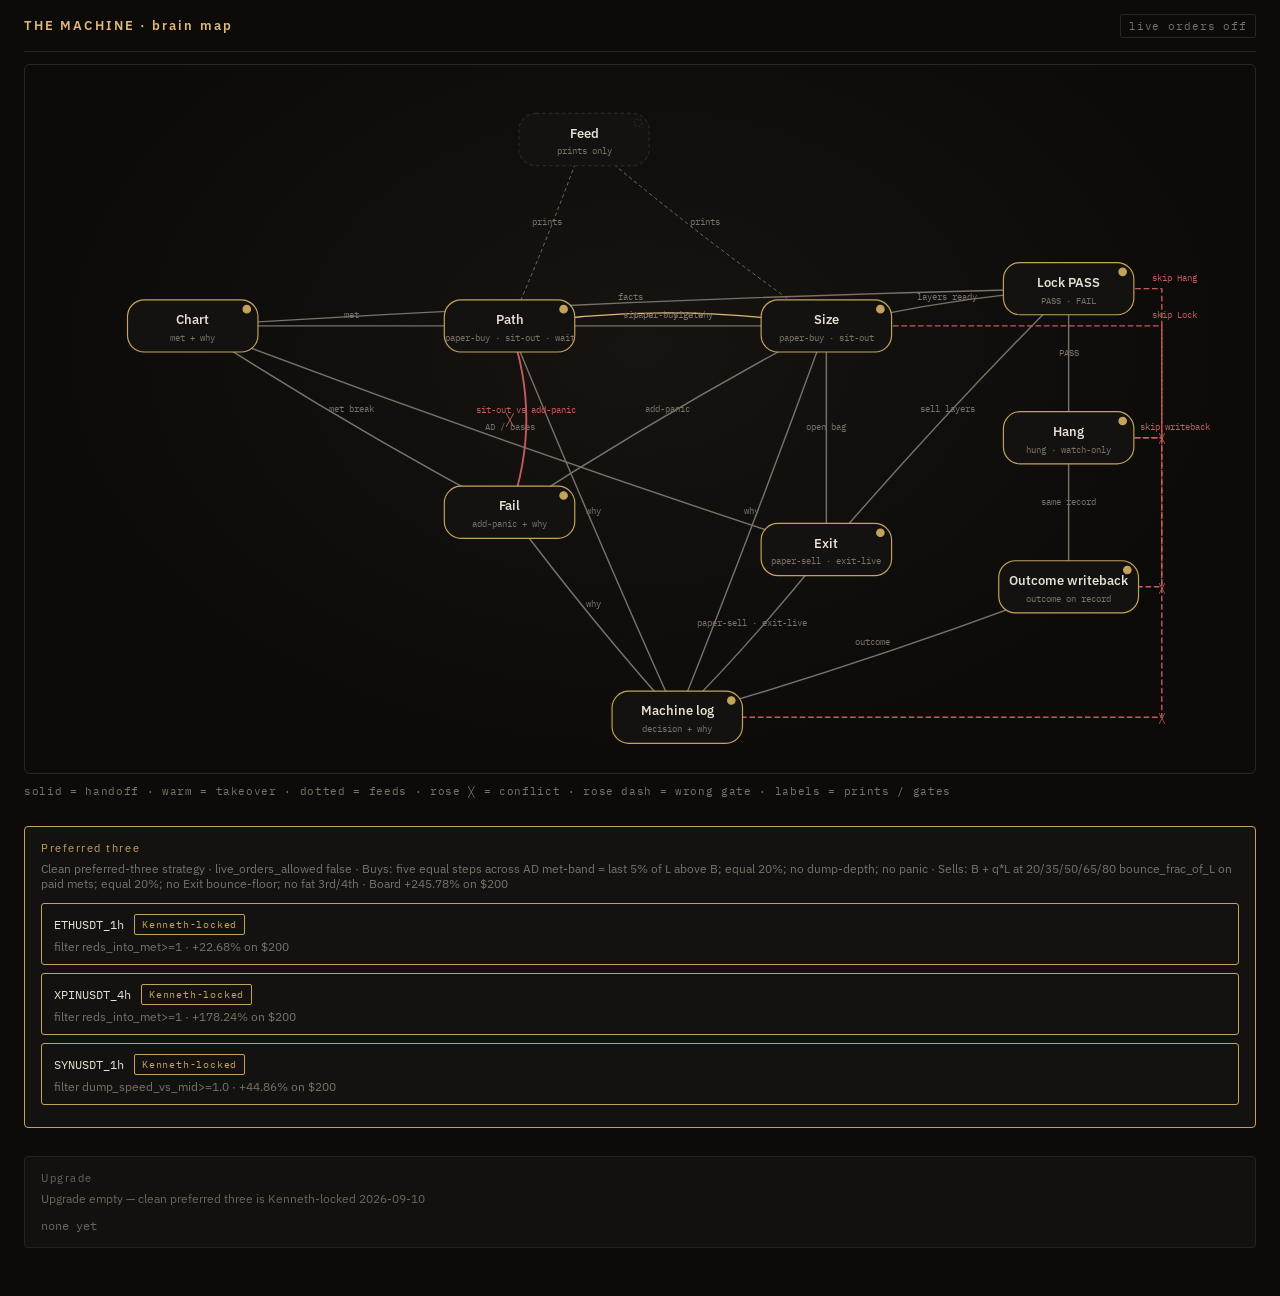
==== commit 60488dc0: "Lock Machine process to clean preferred-three tape layers. Kenneth 2026-09-10: standing Size/Exit is" ====
--- a/ad-desk-machine/static/brain-map/index.html
+++ b/ad-desk-machine/static/brain-map/index.html
@@ -23,8 +23,9 @@
     <button type="button" id="sheet-close" aria-label="Close">×</button>
     <div id="sheet-body"></div>
   </aside>
+  <section id="research"></section>
   <section id="upgrade"></section>
-  <script>window.BRAIN_MAP = {"name": "The Machine", "title": "brain map", "live_orders_allowed": false, "head": "THE MACHINE · brain map", "layers": [{"id": "chart", "name": "Chart", "x": 180, "y": 280, "when": "met + why", "prints": [{"verb": "met", "when": "First met-band entry", "shape": "met + why (low entered band). No buy / sit / size / exit.", "tape": true, "row": true}], "owns": "AD T/B/L, met band, met stays met, base_land_warn", "does_not_own": "Buy / sit / size / exit prices", "tag": "kenneth_locked", "rules": [{"text": "The AD is the high-to-low this chart keeps recreating, then bouncing enough to sell. One length, this TF, this price range. Kenneth 2026-09-01 locked this.", "tag": "kenneth_locked", "kenneth_date": "2026-09-01", "source": "ad-desk-rules process book"}, {"text": "Kenneth 2026-09-07 full-history-first (locked): Every Chart walk starts from listing (or the earliest official bars on this venue for that name), then walks forward. Do not open on the current swing area or a mid-range start date. Measure bigger dumps across the whole available history first. Then filter to the length that still meets and bounces in the price area price is swinging in. Current range is the filter …", "tag": "kenneth_locked", "kenneth_date": "2026-09-07", "source": "ad-desk-rules process book"}, {"text": "Kenneth 2026-09-07 Chart base-land warning (locked): Every Chart walk names major bases/supports in the window as zones. Omit = FAIL the walk (missing facts), not FAIL the AD. An AD lands on a base when projected B sits in or against that named base zone — general area with wiggle, not a precise tick (same estimate standard as the AD). When that happens, mark base_land_warn on the play. It is a warning weigh, not …", "tag": "kenneth_locked", "kenneth_date": "2026-09-07", "source": "ad-desk-rules process book"}, {"text": "Owns: AD T/B/L, met band, met stays met, base_land_warn", "tag": "staff_proposed", "kenneth_date": null, "source": "MACHINE_SCENARIO_PASS_PLAN.md decision owners", "context_only": true}, {"text": "Does not own: Buy / sit / size / exit prices", "tag": "staff_proposed", "kenneth_date": null, "source": "MACHINE_SCENARIO_PASS_PLAN.md decision owners", "context_only": true}], "modules": [{"path": "machine/chart.py", "symbols": "is_in_met_band, update_met, at_ad"}], "scenarios": ["C1", "C2", "C3"]}, {"id": "path", "name": "Path", "x": 520, "y": 280, "when": "paper-buy · sit-out · wait", "prints": [{"verb": "paper-buy", "when": "After Size fills (why = Path tag/panic)", "shape": "Tape: paper-buy only after Size fills.", "tape": true, "row": false}, {"verb": "sit-out", "when": "At AD with Path why", "shape": "sit-out + Path why at AD.", "tape": true, "row": true}, {"verb": "wait", "when": "Not tagged", "shape": "wait + why not tagged (row only; no tape line).", "tape": false, "row": true}], "owns": "buy when print tags hung AD buy layer, or board panic; wait otherwise", "does_not_own": "Volume / grind wait (Size); met band (Chart); habit_ready / red habit match", "tag": "kenneth_locked", "rules": [{"text": "Path buys when print tags a hung AD buy layer (print ≤ empty/next AD-role layer) or board-wide panic. Size owns live volume and grind wait.", "tag": "kenneth_locked", "kenneth_date": "2026-09-07", "source": "MACHINE_SCENARIO_PASS_PLAN.md Path RECUT"}, {"text": "Kenneth 2026-09-07 Path RECUT (locked). Delete: habit_ready and red-count / faster-TF habit match as buy gates. Delete: habit_ready false sit that blocks buys at the AD.", "tag": "kenneth_locked", "kenneth_date": "2026-09-07", "source": "ad-desk-rules process book"}, {"text": "Owns: buy when print tags hung AD buy layer, or board panic; wait otherwise", "tag": "staff_proposed", "kenneth_date": null, "source": "MACHINE_SCENARIO_PASS_PLAN.md decision owners", "context_only": true}, {"text": "Does not own: Volume / grind wait (Size); met band (Chart); habit_ready / red habit match", "tag": "staff_proposed", "kenneth_date": null, "source": "MACHINE_SCENARIO_PASS_PLAN.md decision owners", "context_only": true}], "modules": [{"path": "machine/path.py", "symbols": "evaluate_path"}], "scenarios": ["C3", "P1", "P2", "P3", "P4", "P5", "P6", "P7", "P8", "P9", "P10"]}, {"id": "size", "name": "Size", "x": 860, "y": 280, "when": "paper-buy · sit-out", "prints": [{"verb": "paper-buy", "when": "On fill", "shape": "Tape: paper-buy on fill.", "tape": true, "row": true}, {"verb": "sit-out", "when": "Path bought; Size waits at AD / board grind", "shape": "sit-out + Size why.", "tape": true, "row": true}], "owns": "Which buy layers fill, real-volume gate, grind wait, AD-side scale, panic shares; optional 5m vol weigh", "does_not_own": "Met-band definition; Path tag / panic buy gate", "tag": "kenneth_locked", "rules": [{"text": "Kenneth 2026-09-07 H1 hang gate (locked): If AD-side P1 sits above the met-band high (B + 0.05×L), Lock FAIL or warn before hang. Do not hang silent above-band buys. Machine react if hung anyway: sit/wait why naming P1 vs band (engine already PASS). No ticker.", "tag": "kenneth_locked", "kenneth_date": "2026-09-07", "source": "ad-desk-rules process book"}, {"text": "Kenneth 2026-09-07 base_land_warn Size pointer: when Chart marks base_land_warn, stay conservative (smaller size) until the warn lifts or another clean AD is preferred — detail in Chart; not a Fail rewrite.", "tag": "kenneth_locked", "kenneth_date": "2026-09-07", "source": "ad-desk-rules process book"}, {"text": "AD-side prices use dump depth D = L / T. The standing rule is (Kenneth 2026-09-01, across the board): start_pct = clip(70 + 30×D, 78, 95). end_pct = clip(98 + 5×D, 97.5, 100.8). If D ≥ 0.50, end_pct = max(end_pct, 100.3). If high_magnet (this same AD already has copy_count ≥ 2, or a prior volume tag of this same AD — never by ticker name), start_pct = max(start_pct, 93) and end_pct = max(end_pct, 99.6). Default hi…", "tag": "kenneth_locked", "kenneth_date": "2026-09-01", "source": "ad-desk-rules process book"}, {"text": "Board-wide grind extra sentences (Kenneth 2026-09-03): these run only when most watched coins (stocks out) are slow and board-wide panic is not on. How the list is counted lives in the Board-wide grind file, not here. Mixed tape, a sideways board, or too few names: these sentences stay off. One name grinding its last red into its own AD is this chart, not the list. When they are on: react to the live dump plus vol…", "tag": "kenneth_locked", "kenneth_date": "2026-09-03", "source": "ad-desk-rules process book"}, {"text": "Panic prices: Q_i = B − B × (0.10 + 0.18 × (i−1)/2) for i = 1, 2, 3 (10 / 19 / 28% of B under B). Kenneth 2026-09-04 recut. Do not use L in panic depth. Old Q_i = B − L × (0.10 + 0.18 × (i−1)/2) is deleted. Do not put Q1 slightly under B. Q1 must sit clearly below P5. Breaking the AD is usually add, not flatten. That half is where this process earns.", "tag": "kenneth_locked", "kenneth_date": "2026-09-04", "source": "ad-desk-rules process book"}, {"text": "Owns: Which buy layers fill, real-volume gate, grind wait, AD-side scale, panic shares; optional 5m vol weigh", "tag": "staff_proposed", "kenneth_date": null, "source": "MACHINE_SCENARIO_PASS_PLAN.md decision owners", "context_only": true}, {"text": "Does not own: Met-band definition; Path tag / panic buy gate", "tag": "staff_proposed", "kenneth_date": null, "source": "MACHINE_SCENARIO_PASS_PLAN.md decision owners", "context_only": true}], "modules": [{"path": "machine/size.py", "symbols": "build_buy_layers, gate_buy_layers, is_real_volume"}], "scenarios": ["P8", "P9", "S1", "S2", "S3", "S4", "S5"]}, {"id": "fail", "name": "Fail", "x": 520, "y": 480, "when": "add-panic + why", "prints": [{"verb": "add-panic", "when": "Met already; price under B", "shape": "add-panic + why Fail — current price broke AD; add panic half. Path sit must not block.", "tape": true, "row": true}], "owns": "Break of AD → add panic half (not flatten); grind fail / short-copy fail", "does_not_own": "Path tag buy; Size volume", "tag": "kenneth_locked", "rules": [{"text": "Owns: Break of AD → add panic half (not flatten); grind fail / short-copy fail", "tag": "staff_proposed", "kenneth_date": null, "source": "MACHINE_SCENARIO_PASS_PLAN.md decision owners", "context_only": true}, {"text": "Does not own: Path tag buy; Size volume", "tag": "staff_proposed", "kenneth_date": null, "source": "MACHINE_SCENARIO_PASS_PLAN.md decision owners", "context_only": true}], "modules": [{"path": "machine/engine.py", "symbols": "fail_add_panic"}], "scenarios": ["F1", "F2"]}, {"id": "exit", "name": "Exit", "x": 860, "y": 520, "when": "paper-sell · exit-live", "prints": [{"verb": "paper-sell", "when": "Sell / into named base", "shape": "paper-sell + layer why or into named base.", "tape": true, "row": true}, {"verb": "exit-live", "when": "Adapt", "shape": "exit-live + adapt reasons. Named unmet base clips bounce map high.", "tape": true, "row": true}], "owns": "Sell layers adapt, into-base, leftover, sideways-too-long when Reed number exists", "does_not_own": "Entry buy gates", "tag": "kenneth_locked", "rules": [{"text": "Exits are TF dependent. Exit layers sit toward the typical bounce on the chosen TF: how far a finished AD bounce on that TF usually runs, from official bars. If this TF has no repeating bounce, do not invent one. The Machine does not guess a target. Kenneth 2026-09-04 exit hang correction: Master does not wait for Kenneth to name that chart’s sell prices first. Reed writes bounce, base, and candles-to-bounce from …", "tag": "kenneth_locked", "kenneth_date": "2026-09-04", "source": "ad-desk-rules process book"}, {"text": "Kenneth 2026-09-07 Exit gate workflow (locked): Reed exit facts not ready without bounce + unmet bases above B (zones + role) + candles-to-bounce; Gauge clips map high to nearest unmet big base above B inside/below the bounce map before placing layers; Lock FAILs any sell pack that misses bases, puts map high through a named base without a sell into it, wrong TF layer count, or parks at bottom — bounce-legal alone…", "tag": "kenneth_locked", "kenneth_date": "2026-09-07", "source": "ad-desk-rules process book"}, {"text": "Sideways too long is not a clock. Reed writes this TF’s bounce habit: how many candles after an AD tag a real bounce usually starts. If current price is at the AD, those candles have passed, and there is no bounce like this chart usually prints, that is sideways too long. Then consider an exit. If this TF has no repeating start time, do not use this line. The Machine does not flatten on it until Kenneth recuts tha…", "tag": "kenneth_locked", "kenneth_date": null, "source": "ad-desk-rules process book"}, {"text": "Owns: Sell layers adapt, into-base, leftover, sideways-too-long when Reed number exists", "tag": "staff_proposed", "kenneth_date": null, "source": "MACHINE_SCENARIO_PASS_PLAN.md decision owners", "context_only": true}, {"text": "Does not own: Entry buy gates", "tag": "staff_proposed", "kenneth_date": null, "source": "MACHINE_SCENARIO_PASS_PLAN.md decision owners", "context_only": true}], "modules": [{"path": "machine/exit.py", "symbols": "live_read_exit, load_exit_facts"}], "scenarios": ["E1", "E2", "E3", "E4", "E5"]}, {"id": "feed", "name": "Feed", "x": 600, "y": 80, "when": "prints only", "prints": [{"verb": "prints", "when": "Always sensor", "shape": "prints only — no buy / sit / sell.", "tape": false, "row": false}], "owns": "Prints price/low/reds/volume/5m fields into Path and Size", "does_not_own": "Decisions", "tag": "staff_proposed", "rules": [{"text": "Owns: Prints price/low/reds/volume/5m fields into Path and Size", "tag": "staff_proposed", "kenneth_date": null, "source": "MACHINE_SCENARIO_PASS_PLAN.md decision owners", "context_only": true}, {"text": "Does not own: Decisions", "tag": "staff_proposed", "kenneth_date": null, "source": "MACHINE_SCENARIO_PASS_PLAN.md decision owners", "context_only": true}], "modules": [{"path": "machine/feeds.py", "symbols": "print_from_klines, fetch_mexc_klines"}, {"path": "machine/loop.py", "symbols": "DecisionLoop, build_default_loop"}], "scenarios": []}, {"id": "machine_log", "name": "Machine log", "x": 700, "y": 700, "when": "decision + why", "prints": [{"verb": "decision", "when": "Decision change", "shape": "one line per change: {action, name, price, size_pct?, why}; no wait spam.", "tape": true, "row": true}, {"verb": "kill", "when": "Intentional out", "shape": "kill + why intentional out.", "tape": true, "row": true}], "owns": "Print only on decision change with why", "does_not_own": "Spam wait", "tag": "kenneth_locked", "rules": [{"text": "Owns: Print only on decision change with why", "tag": "staff_proposed", "kenneth_date": null, "source": "MACHINE_SCENARIO_PASS_PLAN.md decision owners", "context_only": true}, {"text": "Does not own: Spam wait", "tag": "staff_proposed", "kenneth_date": null, "source": "MACHINE_SCENARIO_PASS_PLAN.md decision owners", "context_only": true}], "modules": [{"path": "machine/log.py", "symbols": "MachineLog"}, {"path": "machine/api.py", "symbols": "POST /api/machine/kill"}], "scenarios": []}, {"id": "lock_pass", "name": "Lock PASS", "x": 1120, "y": 240, "when": "PASS · FAIL", "prints": [{"verb": "PASS", "when": "Layers + facts hang-ready", "shape": "PASS + Lock why. No invent prices.", "tape": true, "row": true}, {"verb": "FAIL", "when": "Broken lock named", "shape": "FAIL + Lock why (hang not ready).", "tape": true, "row": true}], "owns": "", "does_not_own": "", "tag": "kenneth_locked", "rules": [], "modules": [{"path": "process book / Lock seat", "symbols": "Lock PASS|FAIL before hang"}], "scenarios": []}, {"id": "hang", "name": "Hang", "x": 1120, "y": 400, "when": "hung · watch-only", "prints": [{"verb": "hung", "when": "After Lock PASS only", "shape": "hung (watch-only until Kenneth unlocks live).", "tape": true, "row": true}, {"verb": "watch-only", "when": "Hung plan watch", "shape": "watch-only on hung record until live unlock.", "tape": false, "row": true}], "owns": "", "does_not_own": "", "tag": "kenneth_locked", "rules": [], "modules": [{"path": "machine/api.py", "symbols": "POST /api/machine/hang"}], "scenarios": []}, {"id": "outcome_writeback", "name": "Outcome writeback", "x": 1120, "y": 560, "when": "outcome on record", "prints": [{"verb": "outcome", "when": "Close / kill on same hung record", "shape": "Write outcome on the same hung record; then Machine log may print the change.", "tape": true, "row": true}], "owns": "", "does_not_own": "", "tag": "kenneth_locked", "rules": [], "modules": [{"path": "machine/engine.py", "symbols": "_write_outcome, _persist_play"}], "scenarios": []}], "edges": [{"from": "feed", "to": "path", "kind": "feeds", "label": "prints"}, {"from": "feed", "to": "size", "kind": "feeds", "label": "prints"}, {"from": "chart", "to": "path", "kind": "handoff", "label": "met"}, {"from": "chart", "to": "fail", "kind": "handoff", "label": "met break"}, {"from": "chart", "to": "exit", "kind": "handoff", "label": "AD / bases"}, {"from": "path", "to": "size", "kind": "handoff", "label": "paper-buy gate"}, {"from": "size", "to": "path", "kind": "takeover", "label": "sit-out · Size why"}, {"from": "fail", "to": "size", "kind": "handoff", "label": "add-panic"}, {"from": "path", "to": "fail", "kind": "conflict", "label": "sit-out vs add-panic"}, {"from": "size", "to": "exit", "kind": "handoff", "label": "open bag"}, {"from": "path", "to": "machine_log", "kind": "handoff", "label": "why"}, {"from": "size", "to": "machine_log", "kind": "handoff", "label": "why"}, {"from": "fail", "to": "machine_log", "kind": "handoff", "label": "why"}, {"from": "exit", "to": "machine_log", "kind": "handoff", "label": "paper-sell · exit-live"}, {"from": "size", "to": "lock_pass", "kind": "handoff", "label": "layers ready"}, {"from": "exit", "to": "lock_pass", "kind": "handoff", "label": "sell layers"}, {"from": "chart", "to": "lock_pass", "kind": "handoff", "label": "facts"}, {"from": "lock_pass", "to": "hang", "kind": "handoff", "label": "PASS"}, {"from": "hang", "to": "outcome_writeback", "kind": "handoff", "label": "same record"}, {"from": "outcome_writeback", "to": "machine_log", "kind": "handoff", "label": "outcome"}, {"from": "size", "to": "hang", "kind": "refuse", "label": "skip Lock", "waypoints": [[1220, 280], [1220, 400]]}, {"from": "lock_pass", "to": "outcome_writeback", "kind": "refuse", "label": "skip Hang", "waypoints": [[1220, 240], [1220, 560]]}, {"from": "hang", "to": "machine_log", "kind": "refuse", "label": "skip writeback", "waypoints": [[1220, 400], [1220, 700]]}], "regenerated_at": "2026-09-09 10:32 PHT", "overlaps": [], "upgrades": [], "upgrade_help": "suggestions stay staff-proposed until Kenneth locks", "legend": "solid = handoff · warm = takeover · dotted = feeds · rose ╳ = conflict · rose dash = wrong gate · labels = prints / gates"};</script>
+  <script>window.BRAIN_MAP = {"name": "The Machine", "title": "brain map", "live_orders_allowed": false, "head": "THE MACHINE · brain map", "layers": [{"id": "chart", "name": "Chart", "x": 180, "y": 280, "when": "met + why", "prints": [{"verb": "met", "when": "First met-band entry", "shape": "met + why (low entered band). No buy / sit / size / exit.", "tape": true, "row": true}], "owns": "AD T/B/L, met band, met stays met, base_land_warn", "does_not_own": "Buy / sit / size / exit prices", "tag": "kenneth_locked", "rules": [{"text": "Kenneth 2026-09-10: hung charts are ETHUSDT 1h, XPINUSDT 4h, SYNUSDT 1h only. AD T/B/L from Gauge clean pack. Met band = last 5% of L above B through B. Met stays met.", "tag": "kenneth_locked", "kenneth_date": "2026-09-10", "source": "clean preferred-three process"}, {"text": "Owns: AD T/B/L, met band, met stays met, base_land_warn", "tag": "staff_proposed", "kenneth_date": null, "source": "MACHINE_SCENARIO_PASS_PLAN.md decision owners", "context_only": true}, {"text": "Does not own: Buy / sit / size / exit prices", "tag": "staff_proposed", "kenneth_date": null, "source": "MACHINE_SCENARIO_PASS_PLAN.md decision owners", "context_only": true}], "modules": [{"path": "machine/chart.py", "symbols": "is_in_met_band, update_met, at_ad"}], "scenarios": ["C1", "C2", "C3"]}, {"id": "path", "name": "Path", "x": 520, "y": 280, "when": "paper-buy · sit-out · wait", "prints": [{"verb": "paper-buy", "when": "After Size fills (why = Path tag/panic)", "shape": "Tape: paper-buy only after Size fills.", "tape": true, "row": false}, {"verb": "sit-out", "when": "At AD with Path why", "shape": "sit-out + Path why at AD.", "tape": true, "row": true}, {"verb": "wait", "when": "Not tagged", "shape": "wait + why not tagged (row only; no tape line).", "tape": false, "row": true}], "owns": "buy when print tags hung AD buy layer, or board panic; wait otherwise", "does_not_own": "Volume / grind wait (Size); met band (Chart); habit_ready / red habit match", "tag": "kenneth_locked", "rules": [{"text": "Kenneth 2026-09-10: Path buys when print tags a hung AD buy layer. Habit_ready / red-count Lock gates are not standing buy gates. Paid filters are tape (ETH/XPIN reds_into_met≥1; SYN dump_speed_vs_mid≥1.0), not Path sit.", "tag": "kenneth_locked", "kenneth_date": "2026-09-10", "source": "clean preferred-three process"}, {"text": "Owns: buy when print tags hung AD buy layer, or board panic; wait otherwise", "tag": "staff_proposed", "kenneth_date": null, "source": "MACHINE_SCENARIO_PASS_PLAN.md decision owners", "context_only": true}, {"text": "Does not own: Volume / grind wait (Size); met band (Chart); habit_ready / red habit match", "tag": "staff_proposed", "kenneth_date": null, "source": "MACHINE_SCENARIO_PASS_PLAN.md decision owners", "context_only": true}], "modules": [{"path": "machine/path.py", "symbols": "evaluate_path"}], "scenarios": ["C3", "P1", "P2", "P3", "P4", "P5", "P6", "P7", "P8", "P9", "P10"]}, {"id": "size", "name": "Size", "x": 860, "y": 280, "when": "paper-buy · sit-out", "prints": [{"verb": "paper-buy", "when": "On fill", "shape": "Tape: paper-buy on fill.", "tape": true, "row": true}, {"verb": "sit-out", "when": "Path bought; Size waits at AD / board grind", "shape": "sit-out + Size why.", "tape": true, "row": true}], "owns": "Which buy layers fill, real-volume gate, grind wait, AD-side scale, panic shares; optional 5m vol weigh", "does_not_own": "Met-band definition; Path tag / panic buy gate", "tag": "kenneth_locked", "rules": [{"text": "Kenneth 2026-09-10: five equal-spaced buys across the AD met-band (B+0.05×L down to B). Equal 20% of play each. No Size dump-depth. No panic under B. Grind-wait is not a standing entry gate.", "tag": "kenneth_locked", "kenneth_date": "2026-09-10", "source": "clean preferred-three process"}, {"text": "Owns: Which buy layers fill, real-volume gate, grind wait, AD-side scale, panic shares; optional 5m vol weigh", "tag": "staff_proposed", "kenneth_date": null, "source": "MACHINE_SCENARIO_PASS_PLAN.md decision owners", "context_only": true}, {"text": "Does not own: Met-band definition; Path tag / panic buy gate", "tag": "staff_proposed", "kenneth_date": null, "source": "MACHINE_SCENARIO_PASS_PLAN.md decision owners", "context_only": true}], "modules": [{"path": "machine/size.py", "symbols": "met_band_buy_prices, build_buy_layers, gate_buy_layers"}], "scenarios": ["P8", "P9", "S1", "S2", "S3", "S4", "S5"]}, {"id": "fail", "name": "Fail", "x": 520, "y": 480, "when": "add-panic + why", "prints": [{"verb": "add-panic", "when": "Met already; price under B", "shape": "add-panic + why Fail — current price broke AD; add panic half. Path sit must not block.", "tape": true, "row": true}], "owns": "Break of AD → add panic half (not flatten); grind fail / short-copy fail", "does_not_own": "Path tag buy; Size volume", "tag": "kenneth_locked", "rules": [{"text": "Kenneth 2026-09-10: Fail add-panic / panic half is not standing on this Machine. No panic layers are hung.", "tag": "kenneth_locked", "kenneth_date": "2026-09-10", "source": "clean preferred-three process"}, {"text": "Owns: Break of AD → add panic half (not flatten); grind fail / short-copy fail", "tag": "staff_proposed", "kenneth_date": null, "source": "MACHINE_SCENARIO_PASS_PLAN.md decision owners", "context_only": true}, {"text": "Does not own: Path tag buy; Size volume", "tag": "staff_proposed", "kenneth_date": null, "source": "MACHINE_SCENARIO_PASS_PLAN.md decision owners", "context_only": true}], "modules": [{"path": "machine/engine.py", "symbols": "Fail add-panic not standing (2026-09-10)"}], "scenarios": ["F1", "F2"]}, {"id": "exit", "name": "Exit", "x": 860, "y": 520, "when": "paper-sell · exit-live", "prints": [{"verb": "paper-sell", "when": "Sell / into named base", "shape": "paper-sell + layer why or into named base.", "tape": true, "row": true}, {"verb": "exit-live", "when": "Adapt", "shape": "exit-live + adapt reasons. Named unmet base clips bounce map high.", "tape": true, "row": true}], "owns": "Sell layers adapt, into-base, leftover, sideways-too-long when Reed number exists", "does_not_own": "Entry buy gates", "tag": "kenneth_locked", "rules": [{"text": "Kenneth 2026-09-10: five sells at B + q×L where q is the 20/35/50/65/80th percentile of bounce_frac_of_L on paid mets (tape). Equal 20% each. No Exit bounce-floor. No fat 3rd/4th Exit sizes.", "tag": "kenneth_locked", "kenneth_date": "2026-09-10", "source": "clean preferred-three process"}, {"text": "Owns: Sell layers adapt, into-base, leftover, sideways-too-long when Reed number exists", "tag": "staff_proposed", "kenneth_date": null, "source": "MACHINE_SCENARIO_PASS_PLAN.md decision owners", "context_only": true}, {"text": "Does not own: Entry buy gates", "tag": "staff_proposed", "kenneth_date": null, "source": "MACHINE_SCENARIO_PASS_PLAN.md decision owners", "context_only": true}], "modules": [{"path": "machine/research_tape.py", "symbols": "load_research_tape_layers (percentile sells)"}], "scenarios": ["E1", "E2", "E3", "E4", "E5"]}, {"id": "feed", "name": "Feed", "x": 600, "y": 80, "when": "prints only", "prints": [{"verb": "prints", "when": "Always sensor", "shape": "prints only — no buy / sit / sell.", "tape": false, "row": false}], "owns": "Prints price/low/reds/volume/5m fields into Path and Size", "does_not_own": "Decisions", "tag": "staff_proposed", "rules": [{"text": "Owns: Prints price/low/reds/volume/5m fields into Path and Size", "tag": "staff_proposed", "kenneth_date": null, "source": "MACHINE_SCENARIO_PASS_PLAN.md decision owners", "context_only": true}, {"text": "Does not own: Decisions", "tag": "staff_proposed", "kenneth_date": null, "source": "MACHINE_SCENARIO_PASS_PLAN.md decision owners", "context_only": true}], "modules": [{"path": "machine/feeds.py", "symbols": "print_from_klines, fetch_mexc_klines"}, {"path": "machine/loop.py", "symbols": "DecisionLoop, build_default_loop"}], "scenarios": []}, {"id": "machine_log", "name": "Machine log", "x": 700, "y": 700, "when": "decision + why", "prints": [{"verb": "decision", "when": "Decision change", "shape": "one line per change: {action, name, price, size_pct?, why}; no wait spam.", "tape": true, "row": true}, {"verb": "kill", "when": "Intentional out", "shape": "kill + why intentional out.", "tape": true, "row": true}], "owns": "Print only on decision change with why", "does_not_own": "Spam wait", "tag": "kenneth_locked", "rules": [{"text": "Owns: Print only on decision change with why", "tag": "staff_proposed", "kenneth_date": null, "source": "MACHINE_SCENARIO_PASS_PLAN.md decision owners", "context_only": true}, {"text": "Does not own: Spam wait", "tag": "staff_proposed", "kenneth_date": null, "source": "MACHINE_SCENARIO_PASS_PLAN.md decision owners", "context_only": true}], "modules": [{"path": "machine/log.py", "symbols": "MachineLog"}, {"path": "machine/api.py", "symbols": "POST /api/machine/kill"}], "scenarios": []}, {"id": "lock_pass", "name": "Lock PASS", "x": 1120, "y": 240, "when": "PASS · FAIL", "prints": [{"verb": "PASS", "when": "Layers + facts hang-ready", "shape": "PASS + Lock why. No invent prices.", "tape": true, "row": true}, {"verb": "FAIL", "when": "Broken lock named", "shape": "FAIL + Lock why (hang not ready).", "tape": true, "row": true}], "owns": "", "does_not_own": "", "tag": "kenneth_locked", "rules": [{"text": "Kenneth 2026-09-10: Gauge clean pack Lock PASS for ETHUSDT 1h / XPINUSDT 4h / SYNUSDT 1h met-band + percentile sells.", "tag": "kenneth_locked", "kenneth_date": "2026-09-10", "source": "clean preferred-three process"}], "modules": [{"path": "process book / Lock seat", "symbols": "Kenneth 2026-09-10 clean preferred three"}], "scenarios": []}, {"id": "hang", "name": "Hang", "x": 1120, "y": 400, "when": "hung · watch-only", "prints": [{"verb": "hung", "when": "After Lock PASS only", "shape": "hung (watch-only until Kenneth unlocks live).", "tape": true, "row": true}, {"verb": "watch-only", "when": "Hung plan watch", "shape": "watch-only on hung record until live unlock.", "tape": false, "row": true}], "owns": "", "does_not_own": "", "tag": "kenneth_locked", "rules": [{"text": "Kenneth 2026-09-10: hang loads play-file tape prices for the preferred three. Never call dump-depth or panic generators for those plays. live_orders_allowed stays false.", "tag": "kenneth_locked", "kenneth_date": "2026-09-10", "source": "clean preferred-three process"}], "modules": [{"path": "machine/api.py", "symbols": "POST /api/machine/hang"}, {"path": "machine/research_tape.py", "symbols": "load_research_tape_layers"}], "scenarios": []}, {"id": "outcome_writeback", "name": "Outcome writeback", "x": 1120, "y": 560, "when": "outcome on record", "prints": [{"verb": "outcome", "when": "Close / kill on same hung record", "shape": "Write outcome on the same hung record; then Machine log may print the change.", "tape": true, "row": true}], "owns": "", "does_not_own": "", "tag": "kenneth_locked", "rules": [], "modules": [{"path": "machine/engine.py", "symbols": "_write_outcome, _persist_play"}], "scenarios": []}], "edges": [{"from": "feed", "to": "path", "kind": "feeds", "label": "prints"}, {"from": "feed", "to": "size", "kind": "feeds", "label": "prints"}, {"from": "chart", "to": "path", "kind": "handoff", "label": "met"}, {"from": "chart", "to": "fail", "kind": "handoff", "label": "met break"}, {"from": "chart", "to": "exit", "kind": "handoff", "label": "AD / bases"}, {"from": "path", "to": "size", "kind": "handoff", "label": "paper-buy gate"}, {"from": "size", "to": "path", "kind": "takeover", "label": "sit-out · Size why"}, {"from": "fail", "to": "size", "kind": "handoff", "label": "add-panic"}, {"from": "path", "to": "fail", "kind": "conflict", "label": "sit-out vs add-panic"}, {"from": "size", "to": "exit", "kind": "handoff", "label": "open bag"}, {"from": "path", "to": "machine_log", "kind": "handoff", "label": "why"}, {"from": "size", "to": "machine_log", "kind": "handoff", "label": "why"}, {"from": "fail", "to": "machine_log", "kind": "handoff", "label": "why"}, {"from": "exit", "to": "machine_log", "kind": "handoff", "label": "paper-sell · exit-live"}, {"from": "size", "to": "lock_pass", "kind": "handoff", "label": "layers ready"}, {"from": "exit", "to": "lock_pass", "kind": "handoff", "label": "sell layers"}, {"from": "chart", "to": "lock_pass", "kind": "handoff", "label": "facts"}, {"from": "lock_pass", "to": "hang", "kind": "handoff", "label": "PASS"}, {"from": "hang", "to": "outcome_writeback", "kind": "handoff", "label": "same record"}, {"from": "outcome_writeback", "to": "machine_log", "kind": "handoff", "label": "outcome"}, {"from": "size", "to": "hang", "kind": "refuse", "label": "skip Lock", "waypoints": [[1220, 280], [1220, 400]]}, {"from": "lock_pass", "to": "outcome_writeback", "kind": "refuse", "label": "skip Hang", "waypoints": [[1220, 240], [1220, 560]]}, {"from": "hang", "to": "machine_log", "kind": "refuse", "label": "skip writeback", "waypoints": [[1220, 400], [1220, 700]]}], "regenerated_at": "2026-09-10 20:53 PHT", "overlaps": [], "upgrades": [], "upgrade_help": "Upgrade empty — clean preferred three is Kenneth-locked 2026-09-10", "research": {"tag": "kenneth_locked", "status": "kenneth_locked", "title": "Clean preferred-three strategy", "live_orders_allowed": false, "kenneth_date": "2026-09-10", "board_pct_on_200": 245.78, "layer_method": {"buys": "five equal steps across AD met-band = last 5% of L above B; equal 20%; no dump-depth; no panic", "sells": "B + q*L at 20/35/50/65/80 bounce_frac_of_L on paid mets; equal 20%; no Exit bounce-floor; no fat 3rd/4th"}, "plays": [{"id": "ETHUSDT_1h", "filter": "reds_into_met>=1", "pnl_pct_on_200": 22.68}, {"id": "XPINUSDT_4h", "filter": "reds_into_met>=1", "pnl_pct_on_200": 178.24}, {"id": "SYNUSDT_1h", "filter": "dump_speed_vs_mid>=1.0", "pnl_pct_on_200": 44.86}]}, "legend": "solid = handoff · warm = takeover · dotted = feeds · rose ╳ = conflict · rose dash = wrong gate · labels = prints / gates"};</script>
   <script src="app.js"></script>
 </body>
 </html>
--- a/ad-desk-machine/static/brain-map/style.css
+++ b/ad-desk-machine/static/brain-map/style.css
@@ -77,6 +77,14 @@
 #sheet-foot { margin-top: 24px; border-top: 1px solid var(--iron); padding-top: 14px;
   color: var(--mute); font-size: 11px; letter-spacing: .1em; cursor: pointer; }
 
+#research { max-width: 1320px; margin: 28px auto 0; background: var(--panel); border: 1px solid var(--brass);
+  border-radius: 4px; padding: 14px 16px; }
+#research .kicker { color: var(--brass); font-size: 11px; letter-spacing: .14em; margin-bottom: 6px; }
+#research .help { color: var(--mute); font-size: 12px; margin-bottom: 12px; }
+.research-card { border: 1px solid var(--brass); border-radius: 3px; padding: 10px 12px; margin-bottom: 8px; }
+.research-card .title { color: var(--ink); font-family: var(--mono); font-size: 12px; margin-bottom: 4px;
+  display: flex; align-items: center; gap: 10px; }
+.research-card .body { color: var(--mute); font-size: 12px; }
 #upgrade { max-width: 1320px; margin: 28px auto 0; background: var(--panel); border: 1px solid var(--iron);
   border-radius: 4px; padding: 14px 16px; opacity: .88; }
 #upgrade .kicker { color: var(--mute); font-size: 11px; letter-spacing: .14em; margin-bottom: 6px; }
